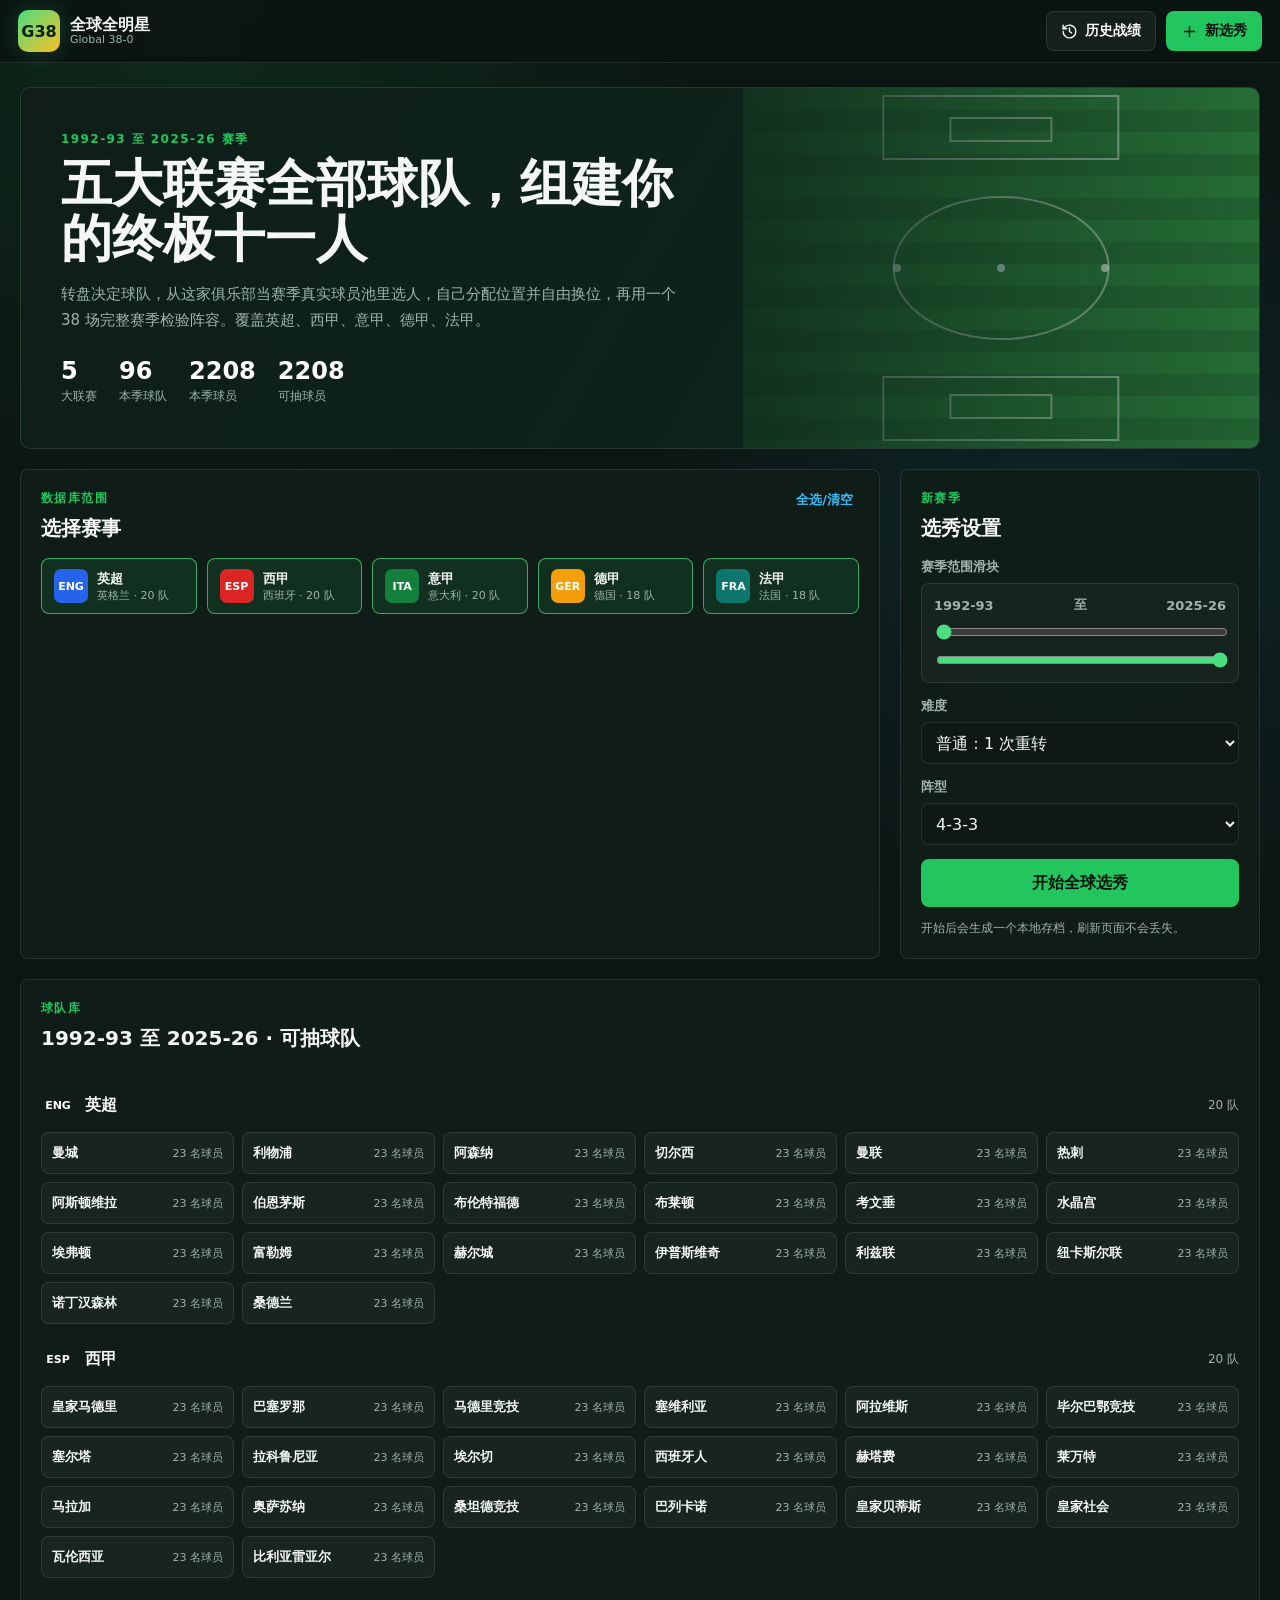
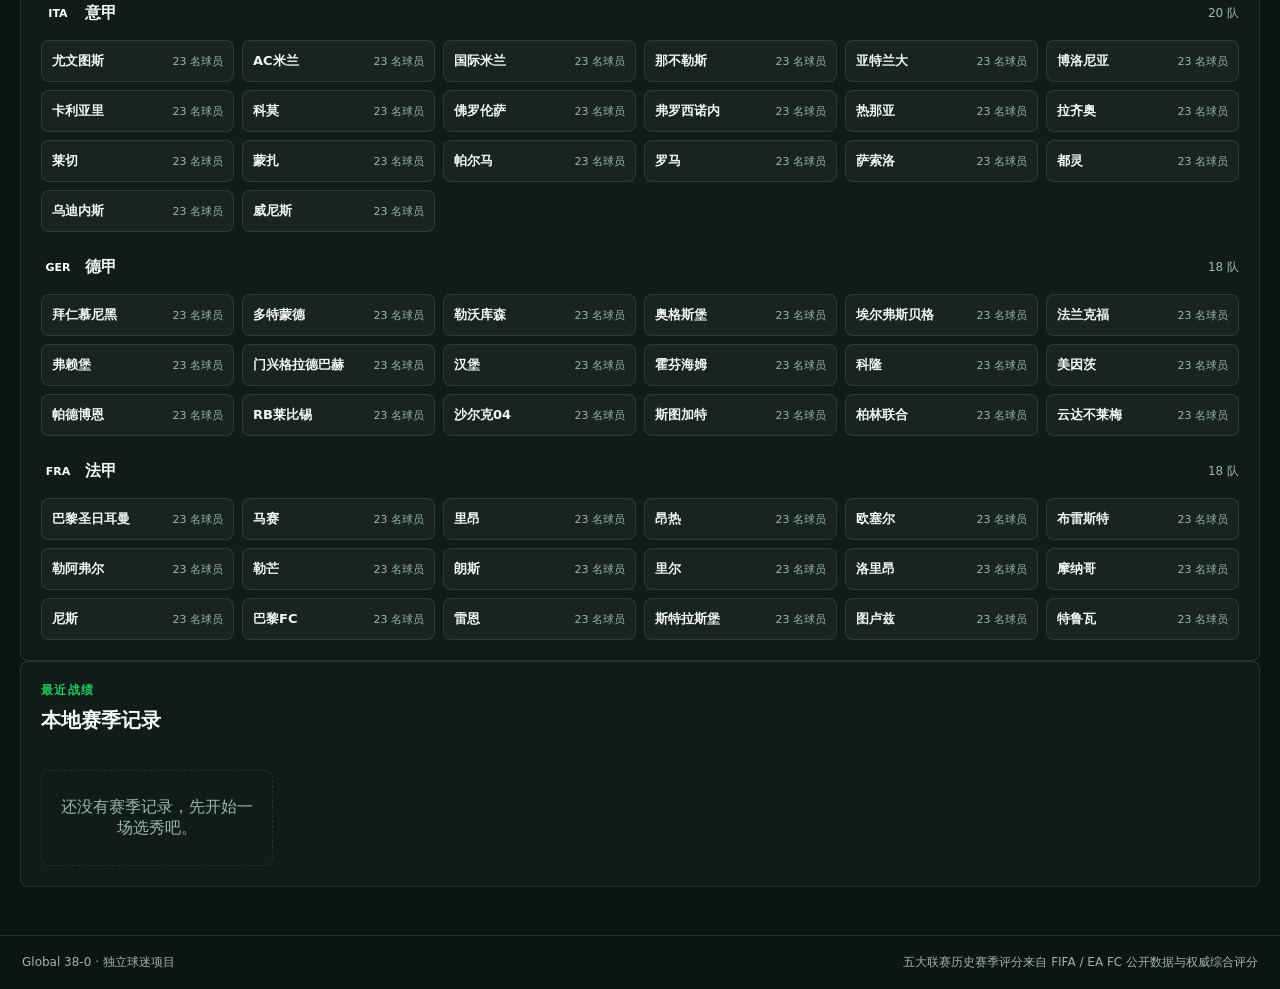
==== index.html @ 60c06ed5 "Add files via upload" ====
<!doctype html>
<html lang="zh-CN">
<head>
  <meta charset="utf-8" />
  <meta name="viewport" content="width=device-width, initial-scale=1" />
  <meta name="theme-color" content="#0b1512" />
  <meta name="description" content="Global 38-0：覆盖 2025-26 赛季五大联赛全部俱乐部和每队 23 人名单，选人组队并模拟完整赛季的足球选秀游戏。" />
  <title>Global 38-0 | 全球全明星赛季</title>
  <link rel="stylesheet" href="styles.css" />
</head>
<body>
  <header class="topbar">
    <a class="brand" href="#" data-view="setup">
      <span class="brand-mark">G38</span>
      <span class="brand-text">
        <strong>全球全明星</strong>
        <small>Global 38-0</small>
      </span>
    </a>
    <div class="topbar-actions">
      <button class="btn btn-ghost" id="historyBtn" type="button">
        <svg viewBox="0 0 24 24" aria-hidden="true"><path d="M3 12a9 9 0 1 0 3-6.7L3 8"/><path d="M3 3v5h5"/><path d="M12 7v5l3 2"/></svg>
        历史战绩
      </button>
      <button class="btn btn-primary" id="newGameBtn" type="button">
        <svg viewBox="0 0 24 24" aria-hidden="true"><path d="M12 5v14M5 12h14"/></svg>
        新选秀
      </button>
    </div>
  </header>

  <main>
    <section class="view" id="setupView">
      <div class="setup-hero">
        <div class="hero-copy">
          <p class="eyebrow">1992-93 至 2025-26 赛季</p>
          <h1>五大联赛全部球队，组建你的终极十一人</h1>
          <p class="hero-sub">转盘决定球队，从这家俱乐部当赛季真实球员池里选人，自己分配位置并自由换位，再用一个 38 场完整赛季检验阵容。覆盖英超、西甲、意甲、德甲、法甲。</p>
          <div class="hero-stats" id="heroStats"></div>
        </div>
        <div class="hero-pitch" aria-hidden="true">
          <div class="pitch-line pitch-center"></div>
          <div class="pitch-line pitch-box box-top"></div>
          <div class="pitch-line pitch-box box-bottom"></div>
          <div class="pitch-line pitch-six six-top"></div>
          <div class="pitch-line pitch-six six-bottom"></div>
          <div class="pitch-spot spot-center"></div>
          <div class="pitch-spot spot-left"></div>
          <div class="pitch-spot spot-right"></div>
        </div>
      </div>

      <div class="setup-grid">
        <section class="panel league-panel">
          <div class="panel-head">
            <div>
              <p class="eyebrow">数据库范围</p>
              <h2>选择赛事</h2>
            </div>
            <button class="text-btn" id="toggleAllLeagues" type="button">全选/清空</button>
          </div>
          <div class="league-grid" id="leagueGrid"></div>
        </section>

        <aside class="panel setup-panel">
          <div class="panel-head">
            <div>
              <p class="eyebrow">新赛季</p>
              <h2>选秀设置</h2>
            </div>
          </div>
          <label class="field">
            <span>赛季范围滑块</span>
            <div class="season-range" id="seasonRange">
              <div class="range-labels">
                <span id="seasonRangeStartLabel">1992-93</span>
                <span>至</span>
                <span id="seasonRangeEndLabel">2025-26</span>
              </div>
              <input id="seasonRangeStart" type="range" min="0" max="35" value="0" />
              <input id="seasonRangeEnd" type="range" min="0" max="35" value="35" />
            </div>
          </label>
          <label class="field">
            <span>难度</span>
            <select id="difficultySelect">
              <option value="easy">简单：3 次重转</option>
              <option value="normal" selected>普通：1 次重转</option>
              <option value="hard">困难：0 次重转</option>
            </select>
          </label>
          <label class="field">
            <span>阵型</span>
            <select id="formationSelect">
              <option value="4-3-3" selected>4-3-3</option>
              <option value="4-4-2">4-4-2</option>
              <option value="4-2-3-1">4-2-3-1</option>
              <option value="3-5-2">3-5-2</option>
              <option value="4-5-1">4-5-1</option>
              <option value="3-4-3">3-4-3</option>
              <option value="5-4-1">5-4-1</option>
              <option value="4-1-2-1-2">4-1-2-1-2</option>
              <option value="4-4-1-1">4-4-1-1</option>
              <option value="3-4-1-2">3-4-1-2</option>
              <option value="4-2-2-2">4-2-2-2</option>
              <option value="5-3-2">5-3-2</option>
            </select>
          </label>
          <button class="btn btn-primary btn-lg" id="startBtn" type="button">开始全球选秀</button>
          <p class="hint">开始后会生成一个本地存档，刷新页面不会丢失。</p>
        </aside>
      </div>

            <section class="panel team-library-panel collapsible-panel">
        <details open>
          <summary class="panel-head">
            <div>
              <p class="eyebrow">球队库</p>
              <h2 id="teamLibraryTitle">当前赛季可抽球队</h2>
            </div>
          </summary>
          <div class="collapsible-body">
            <div class="team-library" id="teamLibrary"></div>
          </div>
        </details>
      </section>

            <section class="panel history-home collapsible-panel" id="homeHistory">
        <details open>
          <summary class="panel-head">
            <div>
              <p class="eyebrow">最近战绩</p>
              <h2>本地赛季记录</h2>
            </div>
          </summary>
          <div class="collapsible-body">
            <div class="history-list" id="homeHistoryList"></div>
          </div>
        </details>
      </section>
    </section>

    <section class="view hidden" id="gameView">
      <div class="game-toolbar">
        <div class="game-meta">
          <span class="chip chip-green" id="gameProgress">0/11</span>
          <span class="chip" id="gameLeagueLabel">全球</span>
          <span class="chip" id="rerollChip">重转 1 次</span>
        </div>
        <div class="game-actions">
          <button class="btn btn-ghost" id="backSetupBtn" type="button">返回设置</button>
          <button class="btn btn-primary" id="simulateBtn" type="button" disabled>模拟 38 场赛季</button>
        </div>
      </div>

      <section class="panel league-choice hidden" id="leagueChoice">
        <div class="panel-head">
          <div>
            <p class="eyebrow">赛季模拟</p>
            <h2>选择参赛联赛</h2>
          </div>
        </div>
        <div class="league-choice-options" id="leagueChoiceOptions"></div>
        <div class="season-prediction" id="seasonPrediction"></div>
      </section>

      <section class="panel simulation-panel hidden" id="simulationPanel">
        <div class="panel-head">
          <div>
            <p class="eyebrow">逐场模拟</p>
            <h2>赛季进行中</h2>
          </div>
          <span class="chip chip-gold" id="simulationProgress">0/38</span>
        </div>
        <div class="simulation-current" id="simulationCurrent"></div>
        <div class="simulation-latest" id="simulationLatest"></div>
      </section>

      <div class="game-layout">
        <section class="panel pitch-panel">
          <div class="panel-head">
            <div>
              <p class="eyebrow">阵容</p>
              <h2 id="formationTitle">4-3-3</h2>
            </div>
            <span class="rating-badge" id="teamRating">--</span>
          </div>
          <div class="pitch-stage">
            <div class="pitch-field" id="pitchField"></div>
          </div>
          <div class="unit-ratings" id="unitRatings"></div>
        </section>

        <section class="panel draft-panel">
          <div class="wheel-card">
            <div class="wheel-wrap">
              <canvas id="wheelCanvas" width="520" height="520" aria-label="赛事转盘"></canvas>
              <div class="wheel-pointer"></div>
              <div class="wheel-hub">SPIN</div>
            </div>
            <button class="btn btn-accent btn-lg" id="spinBtn" type="button">转动转盘</button>
            <button class="btn btn-ghost" id="rerollBtn" type="button" disabled>使用 1 次重转</button>
          </div>

          <div id="spinResult" class="spin-result"></div>
          <div id="candidates" class="candidates"></div>
        </section>
      </div>
    </section>

    <section class="view hidden" id="resultView">
      <div class="result-toolbar">
        <div class="game-meta">
          <span class="chip chip-gold" id="resultBadge">赛季结果</span>
          <span class="chip" id="resultRecord">0-0-0</span>
          <span class="chip" id="resultPoints">0 分</span>
        </div>
        <div class="game-actions">
          <button class="btn btn-ghost" id="backGameBtn" type="button">返回阵容</button>
          <button class="btn btn-primary" id="shareBtn" type="button">复制战报</button>
        </div>
      </div>

      <div class="result-layout">
        <section class="panel result-summary">
          <div class="summary-score" id="resultScore">--</div>
          <div class="summary-grid" id="resultStats"></div>
          <div class="achievements" id="achievements"></div>
        </section>
        <section class="panel matches-panel">
          <div class="panel-head">
            <div>
              <p class="eyebrow" id="resultMatchEyebrow">38 场比赛</p>
              <h2>赛程明细</h2>
            </div>
          </div>
          <div class="matches-list" id="matchList"></div>
        </section>
      </div>

            <section class="panel result-lineup-panel hidden" id="resultLineupPanel">
        <div class="panel-head">
          <div>
            <p class="eyebrow">阵容复盘</p>
            <h2 id="resultLineupTitle">赛季阵容</h2>
          </div>
          <span class="rating-badge" id="resultLineupRating">--</span>
        </div>
        <div class="result-lineup-layout">
          <div class="pitch-stage result-pitch-stage">
            <div class="pitch-field result-pitch-field" id="resultLineupField"></div>
          </div>
          <div class="result-lineup-info" id="resultLineupInfo"></div>
        </div>
      </section>

            <section class="panel result-table-panel hidden collapsible-panel" id="resultTablePanel">
        <details open>
          <summary class="panel-head">
            <div>
              <p class="eyebrow">最终排名</p>
              <h2>当赛季积分表</h2>
            </div>
            <span class="chip chip-gold" id="resultTableLeague">--</span>
          </summary>
          <div class="collapsible-body">
            <div class="league-table" id="leagueTable"></div>
          </div>
        </details>
      </section>


            <section class="panel europe-panel hidden collapsible-panel" id="europePanel">
        <details open>
          <summary class="panel-head">
            <div>
              <p class="eyebrow">欧洲赛场</p>
              <h2 id="europeTitle">欧洲比赛资格</h2>
            </div>
          </summary>
          <div class="collapsible-body">
            <div id="europeStatus" class="europe-status"></div>
            <button class="btn btn-accent btn-lg hidden" id="europeStartBtn" type="button">开始欧洲比赛</button>
            <div id="europeResults" class="europe-results"></div>
          </div>
        </details>
      </section>
    </section>
  </main>

  <footer class="footer">
    <span>Global 38-0 · 独立球迷项目</span>
    <span>五大联赛历史赛季评分来自 FIFA / EA FC 公开数据与权威综合评分</span>
  </footer>

  <div class="toast" id="toast" role="status"></div>
  <script src="data.js"></script>
  <script src="big-five.js"></script>
  <script src="big-five-italy.js"></script>
  <script src="big-five-germany.js"></script>
  <script src="big-five-france.js"></script>
  <script src="big-five-squads.js"></script>
  <script src="legacy-seasons.js"></script>
  <script src="season-players.js"></script>
  <script src="european-clubs.js"></script>
  <script src="app.js"></script>
</body>
</html>
---- styles.css ----
:root {
  --bg: #0b1512;
  --panel: #101d19;
  --panel-2: #162620;
  --line: rgba(255, 255, 255, 0.1);
  --text: #f4f7f5;
  --muted: #9fb4aa;
  --green: #22c55e;
  --green-2: #16a34a;
  --blue: #38bdf8;
  --amber: #f59e0b;
  --red: #ef4444;
  --radius: 8px;
  font-family: "Segoe UI", "Microsoft YaHei", system-ui, -apple-system, sans-serif;
}

* {
  box-sizing: border-box;
}

body {
  margin: 0;
  min-height: 100vh;
  color: var(--text);
  background:
    radial-gradient(circle at 15% 0%, rgba(34, 197, 94, 0.12), transparent 34rem),
    radial-gradient(circle at 85% 20%, rgba(56, 189, 248, 0.09), transparent 30rem),
    var(--bg);
}

button,
select {
  font: inherit;
}

button {
  cursor: pointer;
}

.hidden {
  display: none !important;
}

.topbar {
  position: sticky;
  top: 0;
  z-index: 40;
  display: flex;
  align-items: center;
  justify-content: space-between;
  gap: 12px;
  padding: 10px 18px;
  border-bottom: 1px solid var(--line);
  background: rgba(11, 21, 18, 0.9);
  backdrop-filter: blur(14px);
}

.brand {
  display: inline-flex;
  align-items: center;
  gap: 10px;
  color: var(--text);
  text-decoration: none;
}

.brand-mark {
  display: grid;
  place-items: center;
  width: 42px;
  height: 42px;
  border-radius: 10px;
  color: #06231a;
  font-weight: 900;
  background: linear-gradient(135deg, #4ade80, #fbbf24);
  box-shadow: 0 0 24px rgba(74, 222, 128, 0.2);
}

.brand-text {
  display: grid;
  line-height: 1.1;
}

.brand-text strong {
  font-size: 16px;
}

.brand-text small {
  color: var(--muted);
  font-size: 11px;
}

.topbar-actions,
.game-actions,
.game-meta,
.result-toolbar,
.game-toolbar {
  display: flex;
  align-items: center;
  gap: 10px;
}

.btn {
  display: inline-flex;
  align-items: center;
  justify-content: center;
  gap: 7px;
  min-height: 40px;
  padding: 8px 14px;
  border: 1px solid transparent;
  border-radius: var(--radius);
  font-size: 14px;
  font-weight: 700;
  transition: transform 0.15s ease, border-color 0.15s ease, background 0.15s ease;
}

.btn:hover:not(:disabled) {
  transform: translateY(-1px);
}

.btn:disabled {
  cursor: not-allowed;
  opacity: 0.45;
}

.btn svg {
  width: 17px;
  height: 17px;
  fill: none;
  stroke: currentColor;
  stroke-width: 2;
  stroke-linecap: round;
  stroke-linejoin: round;
}

.btn-primary {
  background: var(--green);
  color: #06130e;
}

.btn-primary:hover:not(:disabled) {
  background: #4ade80;
}

.btn-accent {
  background: linear-gradient(135deg, #fbbf24, #f97316);
  color: #201203;
}

.btn-ghost {
  border-color: var(--line);
  background: rgba(255, 255, 255, 0.05);
  color: var(--text);
}

.btn-ghost:hover:not(:disabled) {
  background: rgba(255, 255, 255, 0.1);
}

.btn-lg {
  width: 100%;
  min-height: 48px;
  font-size: 16px;
}

.text-btn {
  border: 0;
  background: transparent;
  color: var(--blue);
  font-size: 13px;
  font-weight: 700;
}

.view {
  width: min(1440px, 100%);
  margin: 0 auto;
  padding: 24px 20px 48px;
}

.setup-hero {
  position: relative;
  display: grid;
  grid-template-columns: minmax(0, 1.15fr) minmax(320px, 0.85fr);
  gap: 24px;
  min-height: 360px;
  overflow: hidden;
  margin-bottom: 20px;
  border: 1px solid var(--line);
  border-radius: 10px;
  background: linear-gradient(120deg, rgba(16, 29, 25, 0.96), rgba(12, 42, 28, 0.92));
}

.hero-copy {
  position: relative;
  z-index: 1;
  display: flex;
  flex-direction: column;
  justify-content: center;
  padding: 40px;
}

.eyebrow {
  margin: 0 0 8px;
  color: var(--green);
  font-size: 12px;
  font-weight: 800;
  letter-spacing: 0.12em;
  text-transform: uppercase;
}

.hero-copy h1 {
  max-width: 640px;
  margin: 0;
  font-size: clamp(30px, 4vw, 52px);
  line-height: 1.08;
}

.hero-sub {
  max-width: 620px;
  margin: 16px 0 0;
  color: var(--muted);
  font-size: 15px;
  line-height: 1.7;
}

.hero-stats {
  display: flex;
  flex-wrap: wrap;
  gap: 22px;
  margin-top: 24px;
}

.hero-stats strong {
  display: block;
  color: #fff;
  font-size: 24px;
}

.hero-stats span {
  color: var(--muted);
  font-size: 12px;
}

.hero-pitch {
  position: relative;
  min-height: 360px;
  overflow: hidden;
  background:
    repeating-linear-gradient(180deg, rgba(42, 117, 57, 0.95) 0, rgba(42, 117, 57, 0.95) 22px, rgba(36, 103, 50, 0.95) 22px, rgba(36, 103, 50, 0.95) 44px);
  mask-image: linear-gradient(to left, rgba(0, 0, 0, 0.95), rgba(0, 0, 0, 0.2));
}

.pitch-line {
  position: absolute;
  border: 2px solid rgba(255, 255, 255, 0.45);
}

.pitch-center {
  left: 50%;
  top: 50%;
  width: 42%;
  height: 40%;
  border-radius: 50%;
  transform: translate(-50%, -50%);
}

.pitch-box {
  left: 50%;
  width: 46%;
  height: 18%;
  transform: translateX(-50%);
}

.box-top {
  top: 2%;
}

.box-bottom {
  bottom: 2%;
}

.pitch-six {
  left: 50%;
  width: 20%;
  height: 7%;
  transform: translateX(-50%);
}

.six-top {
  top: 8%;
}

.six-bottom {
  bottom: 8%;
}

.pitch-spot {
  position: absolute;
  width: 8px;
  height: 8px;
  border-radius: 50%;
  background: rgba(255, 255, 255, 0.6);
}

.spot-center {
  left: 50%;
  top: 50%;
  transform: translate(-50%, -50%);
}

.spot-left {
  left: 29%;
  top: 50%;
  transform: translateY(-50%);
}

.spot-right {
  right: 29%;
  top: 50%;
  transform: translateY(-50%);
}

.setup-grid {
  display: grid;
  grid-template-columns: minmax(0, 1fr) 360px;
  gap: 20px;
  margin-bottom: 20px;
}

.panel {
  border: 1px solid var(--line);
  border-radius: var(--radius);
  background: rgba(16, 29, 25, 0.9);
}

.league-panel,
.setup-panel,
.team-library-panel,
.history-home,
.pitch-panel,
.draft-panel,
.result-summary,
.matches-panel {
  padding: 20px;
}

.panel-head {
  display: flex;
  align-items: flex-start;
  justify-content: space-between;
  gap: 12px;
  margin-bottom: 16px;
}

.panel-head h2 {
  margin: 0;
  font-size: 20px;
}

.league-grid {
  display: grid;
  grid-template-columns: repeat(auto-fill, minmax(150px, 1fr));
  gap: 10px;
}

.team-library {
  display: grid;
  gap: 18px;
}

.league-block {
  display: grid;
  gap: 10px;
}

.league-block-head {
  display: flex;
  align-items: center;
  gap: 10px;
}

.league-block-head strong {
  font-size: 16px;
}

.league-block-head span:last-child {
  margin-left: auto;
  color: var(--muted);
  font-size: 12px;
}

.team-grid {
  display: grid;
  grid-template-columns: repeat(auto-fill, minmax(170px, 1fr));
  gap: 8px;
}

.team-chip {
  display: flex;
  align-items: center;
  justify-content: space-between;
  gap: 8px;
  min-height: 42px;
  padding: 8px 10px;
  border: 1px solid var(--line);
  border-radius: 8px;
  background: rgba(255, 255, 255, 0.035);
}

.team-chip strong {
  overflow: hidden;
  font-size: 13px;
  text-overflow: ellipsis;
  white-space: nowrap;
}

.team-chip span {
  flex: 0 0 auto;
  color: var(--muted);
  font-size: 11px;
}

.league-option {
  position: relative;
  display: flex;
  align-items: center;
  gap: 9px;
  min-height: 54px;
  padding: 10px 12px;
  border: 1px solid var(--line);
  border-radius: var(--radius);
  background: rgba(255, 255, 255, 0.04);
  color: var(--text);
  text-align: left;
  transition: border-color 0.15s ease, background 0.15s ease;
}

.league-option:hover {
  border-color: rgba(74, 222, 128, 0.45);
}

.league-option.active {
  border-color: rgba(74, 222, 128, 0.7);
  background: rgba(34, 197, 94, 0.12);
}

.league-option input {
  position: absolute;
  opacity: 0;
  pointer-events: none;
}

.league-code {
  display: grid;
  place-items: center;
  width: 34px;
  height: 34px;
  flex: 0 0 34px;
  border-radius: 7px;
  color: #fff;
  font-size: 11px;
  font-weight: 900;
}

.league-option strong {
  display: block;
  font-size: 13px;
}

.league-option small {
  display: block;
  color: var(--muted);
  font-size: 11px;
}

.field {
  display: grid;
  gap: 7px;
  margin-bottom: 14px;
}

.field span {
  color: var(--muted);
  font-size: 13px;
  font-weight: 700;
}

.field select {
  width: 100%;
  min-height: 42px;
  padding: 8px 10px;
  border: 1px solid var(--line);
  border-radius: var(--radius);
  background: #0d1915;
  color: var(--text);
}

.season-range {
  display: grid;
  gap: 8px;
  padding: 12px;
  border: 1px solid var(--line);
  border-radius: 8px;
  background: rgba(255, 255, 255, 0.03);
}

.range-labels {
  display: flex;
  align-items: center;
  justify-content: space-between;
  gap: 8px;
  color: #d7f7e7;
  font-size: 13px;
  font-weight: 800;
}

.season-range input[type="range"] {
  width: 100%;
  accent-color: #4ade80;
}

.hint {
  margin: 12px 0 0;
  color: var(--muted);
  font-size: 12px;
  line-height: 1.6;
}

.history-list {
  display: grid;
  grid-template-columns: repeat(auto-fill, minmax(220px, 1fr));
  gap: 10px;
}

.history-empty {
  padding: 26px 12px;
  color: var(--muted);
  text-align: center;
  border: 1px dashed var(--line);
  border-radius: var(--radius);
}

.history-card {
  display: grid;
  gap: 8px;
  padding: 12px;
  border: 1px solid var(--line);
  border-radius: var(--radius);
  background: rgba(255, 255, 255, 0.04);
}

.history-card strong {
  font-size: 14px;
}

.history-card span {
  color: var(--muted);
  font-size: 12px;
}

.history-card .record-line {
  color: var(--text);
  font-weight: 800;
}

.game-toolbar,
.result-toolbar {
  justify-content: space-between;
  margin-bottom: 18px;
}

.league-choice {
  margin-bottom: 20px;
}

.league-choice-options {
  display: grid;
  grid-template-columns: repeat(5, 1fr);
  gap: 10px;
}

.league-choice-option {
  display: grid;
  gap: 6px;
  justify-items: start;
  min-height: 82px;
  padding: 12px;
  border: 1px solid var(--line);
  border-radius: 8px;
  background: rgba(255, 255, 255, 0.04);
  color: var(--text);
  text-align: left;
}

.league-choice-option:hover,
.league-choice-option.active {
  border-color: #4ade80;
  background: rgba(34, 197, 94, 0.12);
}

.league-choice-option strong {
  font-size: 15px;
}

.league-choice-option small {
  color: var(--muted);
}

.season-prediction {
  margin-top: 12px;
}

.prediction-card {
  display: flex;
  flex-wrap: wrap;
  gap: 8px 16px;
  align-items: center;
  padding: 12px;
  border: 1px solid rgba(74, 222, 128, 0.35);
  border-radius: 8px;
  background: rgba(34, 197, 94, 0.08);
}

.prediction-card strong {
  font-size: 16px;
}

.prediction-card span {
  color: var(--muted);
  font-size: 13px;
}

.chip {
  display: inline-flex;
  align-items: center;
  min-height: 30px;
  padding: 5px 10px;
  border: 1px solid var(--line);
  border-radius: 999px;
  color: var(--muted);
  background: rgba(255, 255, 255, 0.04);
  font-size: 12px;
  font-weight: 800;
}

.chip-green {
  border-color: rgba(74, 222, 128, 0.3);
  color: #4ade80;
}

.chip-gold {
  border-color: rgba(251, 191, 36, 0.35);
  color: #fbbf24;
}

.game-layout {
  display: grid;
  grid-template-columns: minmax(0, 1fr) minmax(380px, 0.9fr);
  gap: 20px;
  align-items: start;
}

.pitch-stage {
  position: relative;
  width: min(560px, 100%);
  margin: 0 auto;
  border-radius: 8px;
  overflow: hidden;
  background:
    repeating-linear-gradient(90deg, rgba(48, 132, 62, 0.96) 0, rgba(48, 132, 62, 0.96) 44px, rgba(44, 122, 57, 0.96) 44px, rgba(44, 122, 57, 0.96) 88px);
  box-shadow: inset 0 0 0 2px rgba(255, 255, 255, 0.2);
}

.pitch-stage::before {
  content: "";
  display: block;
  aspect-ratio: 2 / 3;
}

.pitch-field {
  position: absolute;
  inset: 0;
}

.pitch-field::before {
  content: "";
  position: absolute;
  left: 50%;
  top: 50%;
  width: 62%;
  height: 42%;
  border: 2px solid rgba(255, 255, 255, 0.4);
  border-radius: 50%;
  transform: translate(-50%, -50%);
}

.pitch-field::after {
  content: "";
  position: absolute;
  left: 50%;
  top: 50%;
  width: 10px;
  height: 10px;
  border-radius: 50%;
  background: rgba(255, 255, 255, 0.55);
  transform: translate(-50%, -50%);
}

.slot {
  position: absolute;
  display: grid;
  place-items: center;
  width: clamp(58px, 12vw, 84px);
  aspect-ratio: 1;
  border: 2px solid rgba(255, 255, 255, 0.45);
  border-radius: 50%;
  background: rgba(7, 20, 13, 0.72);
  color: rgba(255, 255, 255, 0.85);
  transform: translate(-50%, -50%);
  cursor: pointer;
  transition: border-color 0.15s ease, transform 0.15s ease, box-shadow 0.15s ease;
}

.slot:hover,
.slot.selected {
  border-color: #fbbf24;
  box-shadow: 0 0 0 3px rgba(251, 191, 36, 0.25);
  transform: translate(-50%, -50%) scale(1.04);
}

.slot.empty {
  border-style: dashed;
  background: rgba(7, 20, 13, 0.5);
}

.slot.compatible {
  border-color: #4ade80;
  background: rgba(34, 197, 94, 0.2);
  box-shadow: 0 0 0 3px rgba(74, 222, 128, 0.24);
}

.slot.swap-compatible {
  border-color: #4ade80;
  background: rgba(34, 197, 94, 0.16);
  box-shadow: 0 0 0 3px rgba(74, 222, 128, 0.2);
}

.slot.incompatible {
  opacity: 0.38;
  border-color: rgba(148, 163, 184, 0.45);
}

.slot .slot-hint {
  max-width: 100%;
  overflow: hidden;
  font-size: 9px;
  font-weight: 800;
  color: #86efac;
  text-overflow: ellipsis;
  white-space: nowrap;
}

.slot .slot-pos {
  font-size: 10px;
  font-weight: 900;
  letter-spacing: 0.08em;
  color: rgba(255, 255, 255, 0.65);
}

.slot .slot-name {
  max-width: 100%;
  overflow: hidden;
  font-size: 10px;
  font-weight: 800;
  text-align: center;
  text-overflow: ellipsis;
  white-space: nowrap;
}

.slot .slot-rate {
  font-size: 12px;
  font-weight: 900;
  color: #fbbf24;
}

.unit-ratings {
  display: grid;
  grid-template-columns: repeat(3, 1fr);
  gap: 8px;
  margin-top: 12px;
}

.unit-rating {
  display: flex;
  align-items: center;
  justify-content: space-between;
  gap: 8px;
  padding: 8px 10px;
  border: 1px solid var(--line);
  border-radius: 8px;
  background: rgba(255, 255, 255, 0.04);
}

.unit-rating span {
  color: var(--muted);
  font-size: 12px;
}

.unit-rating strong {
  font-size: 16px;
}

.rating-badge {
  display: inline-grid;
  place-items: center;
  min-width: 54px;
  height: 36px;
  border: 1px solid rgba(251, 191, 36, 0.35);
  border-radius: 8px;
  color: #fbbf24;
  background: rgba(251, 191, 36, 0.1);
  font-size: 16px;
  font-weight: 900;
}

.wheel-card {
  display: grid;
  justify-items: center;
  gap: 12px;
  margin-bottom: 18px;
}

.wheel-wrap {
  position: relative;
  width: min(100%, 380px);
}

#wheelCanvas {
  display: block;
  width: 100%;
  height: auto;
  border-radius: 50%;
  box-shadow: 0 0 44px rgba(74, 222, 128, 0.12), 0 10px 30px rgba(0, 0, 0, 0.3);
}

.wheel-pointer {
  position: absolute;
  left: 50%;
  top: -4px;
  width: 0;
  height: 0;
  border-right: 14px solid transparent;
  border-left: 14px solid transparent;
  border-top: 22px solid #fbbf24;
  transform: translateX(-50%);
  z-index: 2;
  filter: drop-shadow(0 2px 6px rgba(0, 0, 0, 0.4));
}

.wheel-hub {
  position: absolute;
  left: 50%;
  top: 50%;
  display: grid;
  place-items: center;
  width: 64px;
  height: 64px;
  border: 4px solid #0b1512;
  border-radius: 50%;
  color: #0b1512;
  background: #4ade80;
  font-size: 12px;
  font-weight: 900;
  transform: translate(-50%, -50%);
  z-index: 2;
}

.spin-result {
  display: grid;
  gap: 10px;
  margin-bottom: 14px;
  padding: 14px;
  border: 1px solid rgba(56, 189, 248, 0.25);
  border-radius: var(--radius);
  background: rgba(56, 189, 248, 0.06);
}

.result-club {
  display: flex;
  align-items: center;
  justify-content: space-between;
  gap: 12px;
}

.result-club strong {
  font-size: 18px;
}

.result-club span {
  color: var(--muted);
  font-size: 13px;
}

.result-league {
  display: inline-flex;
  gap: 6px;
  align-items: center;
  color: var(--blue);
  font-size: 12px;
  font-weight: 800;
}

.candidates {
  display: grid;
  grid-template-columns: repeat(auto-fill, minmax(150px, 1fr));
  gap: 10px;
}

.candidate {
  display: grid;
  gap: 6px;
  min-height: 112px;
  padding: 12px;
  border: 1px solid var(--line);
  border-radius: var(--radius);
  background: rgba(255, 255, 255, 0.04);
  color: var(--text);
  text-align: left;
  transition: border-color 0.15s ease, transform 0.15s ease, background 0.15s ease;
}

.candidate:hover {
  border-color: rgba(74, 222, 128, 0.6);
  background: rgba(34, 197, 94, 0.1);
  transform: translateY(-1px);
}

.candidate strong {
  font-size: 14px;
}

.candidate small {
  color: var(--muted);
  font-size: 12px;
}

.candidate .rate {
  justify-self: start;
  padding: 3px 8px;
  border-radius: 999px;
  color: #06231a;
  background: #fbbf24;
  font-size: 13px;
  font-weight: 900;
}

.candidate.used {
  opacity: 0.45;
  cursor: not-allowed;
}

.candidate.unavailable {
  opacity: 0.42;
  cursor: not-allowed;
  border-style: dashed;
  border-color: rgba(148, 163, 184, 0.35);
}

.candidate.pending {
  border-color: #4ade80;
  background: rgba(34, 197, 94, 0.14);
  box-shadow: 0 0 0 3px rgba(74, 222, 128, 0.18);
}

.result-layout {
  display: grid;
  grid-template-columns: minmax(300px, 0.8fr) minmax(0, 1.2fr);
  gap: 20px;
  align-items: start;
}

.summary-score {
  padding: 14px 0 18px;
  font-size: 34px;
  font-weight: 900;
  text-align: center;
}

.summary-grid {
  display: grid;
  grid-template-columns: repeat(3, 1fr);
  gap: 10px;
}

.summary-stat {
  padding: 12px;
  border: 1px solid var(--line);
  border-radius: var(--radius);
  background: rgba(255, 255, 255, 0.04);
  text-align: center;
}

.summary-stat strong {
  display: block;
  font-size: 20px;
}

.summary-stat span {
  color: var(--muted);
  font-size: 11px;
}

.achievements {
  display: flex;
  flex-wrap: wrap;
  gap: 8px;
  margin-top: 14px;
}

.achievement {
  padding: 6px 10px;
  border: 1px solid rgba(251, 191, 36, 0.3);
  border-radius: 999px;
  color: #fbbf24;
  background: rgba(251, 191, 36, 0.08);
  font-size: 12px;
  font-weight: 800;
}

.matches-list {
  display: grid;
  gap: 8px;
  max-height: 760px;
  overflow: auto;
  padding-right: 4px;
}

.match-row {
  display: grid;
  grid-template-columns: 74px minmax(0, 1fr) 70px;
  gap: 8px;
  align-items: center;
  padding: 10px;
  border: 1px solid var(--line);
  border-radius: var(--radius);
  background: rgba(255, 255, 255, 0.03);
}

.match-round {
  color: var(--muted);
  font-size: 11px;
  font-weight: 800;
}

.match-teams {
  display: grid;
  gap: 4px;
  overflow: hidden;
}

.match-teams span {
  overflow: hidden;
  font-size: 13px;
  text-overflow: ellipsis;
  white-space: nowrap;
}

.match-score {
  font-size: 15px;
  font-weight: 900;
  text-align: right;
}

.result-win {
  border-left: 4px solid #4ade80;
}

.result-draw {
  border-left: 4px solid #e5e7eb;
}

.result-loss {
  border-left: 4px solid #ef4444;
}

.simulation-panel {
  margin-bottom: 20px;
}

.simulation-current {
  display: grid;
  gap: 10px;
  margin-bottom: 14px;
  padding: 16px;
  border: 1px solid rgba(74, 222, 128, 0.35);
  border-radius: 8px;
  background: rgba(34, 197, 94, 0.08);
}

.sim-match-current {
  display: grid;
  gap: 6px;
  align-items: center;
  grid-template-columns: auto 1fr auto;
}

.sim-match-current strong {
  font-size: 17px;
}

.sim-match-current small {
  grid-column: 1 / -1;
  color: var(--muted);
}

.simulation-latest {
  display: grid;
  gap: 6px;
}

.sim-match-row {
  display: grid;
  grid-template-columns: auto 1fr;
  gap: 10px;
  padding: 8px 10px;
  border-bottom: 1px solid var(--line);
  color: var(--muted);
  font-size: 13px;
}

.match-score small {
  display: block;
  color: var(--muted);
  font-size: 10px;
  font-weight: 700;
}

.result-table-panel,
.result-stars-panel,
.europe-panel {
  margin-top: 20px;
}

.league-table {
  display: grid;
  gap: 4px;
}

.table-row {
  display: grid;
  grid-template-columns: 48px minmax(0, 1fr) repeat(8, 48px);
  gap: 6px;
  align-items: center;
  padding: 8px 10px;
  border-bottom: 1px solid var(--line);
  font-size: 13px;
}

.table-head {
  color: var(--muted);
  font-weight: 800;
}

.user-row {
  background: rgba(74, 222, 128, 0.12);
  border-color: rgba(74, 222, 128, 0.45);
}

.award-grid {
  display: grid;
  grid-template-columns: repeat(3, 1fr);
  gap: 10px;
  margin-bottom: 14px;
}

.award-card {
  display: grid;
  gap: 6px;
  padding: 12px;
  border: 1px solid var(--line);
  border-radius: 8px;
  background: rgba(255, 255, 255, 0.04);
}

.award-card span {
  color: var(--muted);
  font-size: 12px;
}

.award-card strong {
  font-size: 15px;
}

.player-stats-list {
  display: grid;
  gap: 4px;
}

.player-stat-row {
  display: grid;
  grid-template-columns: 32px minmax(0, 1fr) repeat(3, 64px);
  gap: 8px;
  padding: 8px 10px;
  border-bottom: 1px solid var(--line);
  font-size: 13px;
}

.player-stat-row .player-rank {
  color: var(--muted);
  font-weight: 800;
}

.europe-status {
  margin-bottom: 12px;
}

.europe-status-text {
  display: grid;
  gap: 6px;
  padding: 12px;
  border: 1px solid rgba(74, 222, 128, 0.35);
  border-radius: 8px;
  background: rgba(34, 197, 94, 0.08);
}

.europe-status-text strong {
  font-size: 18px;
}

.europe-status-text small {
  color: var(--muted);
}

.europe-results {
  display: grid;
  gap: 14px;
  margin-top: 14px;
}

.europe-summary,
.europe-block,
.europe-round {
  display: grid;
  gap: 8px;
}

.europe-summary {
  padding: 12px;
  border: 1px solid var(--line);
  border-radius: 8px;
}

.europe-block h3,
.europe-round h3 {
  margin: 8px 0 0;
  font-size: 16px;
}

.europe-team-row {
  display: flex;
  justify-content: space-between;
  gap: 10px;
  padding: 7px 9px;
  border-bottom: 1px solid var(--line);
  font-size: 13px;
}

.toast {
  position: fixed;
  left: 50%;
  bottom: 24px;
  z-index: 100;
  max-width: min(90vw, 420px);
  padding: 12px 16px;
  border: 1px solid rgba(74, 222, 128, 0.4);
  border-radius: var(--radius);
  background: #10261d;
  color: #d9ffe9;
  box-shadow: 0 10px 34px rgba(0, 0, 0, 0.4);
  opacity: 0;
  pointer-events: none;
  transform: translate(-50%, 12px);
  transition: opacity 0.2s ease, transform 0.2s ease;
}

.toast.show {
  opacity: 1;
  transform: translate(-50%, 0);
}

.footer {
  display: flex;
  flex-wrap: wrap;
  justify-content: space-between;
  gap: 10px;
  padding: 18px 22px;
  border-top: 1px solid var(--line);
  color: var(--muted);
  font-size: 12px;
}

@media (max-width: 1080px) {
  .setup-hero,
  .setup-grid,
  .game-layout,
  .result-layout {
    grid-template-columns: 1fr;
  }

  .hero-pitch {
    min-height: 220px;
  }

  .game-layout {
    align-items: stretch;
  }
}

@media (max-width: 640px) {
  .league-choice-options {
    grid-template-columns: 1fr 1fr;
  }

  .table-row {
    grid-template-columns: 30px minmax(0, 1fr) 30px 28px 28px 28px 30px 30px 34px 34px;
    font-size: 11px;
    gap: 4px;
    padding: 7px 6px;
  }

  .award-grid {
    grid-template-columns: 1fr;
  }

  .player-stat-row {
    grid-template-columns: 26px minmax(0, 1fr) repeat(3, 42px);
    font-size: 12px;
    gap: 5px;
  }

  .topbar {
    padding: 8px 12px;
  }

  .view {
    padding: 16px 12px 36px;
  }

  .hero-copy {
    padding: 26px 20px;
  }

  .hero-stats {
    gap: 14px;
  }

  .hero-stats strong {
    font-size: 20px;
  }

  .setup-grid {
    grid-template-columns: 1fr;
  }

  .game-toolbar,
  .result-toolbar {
    align-items: stretch;
    flex-direction: column;
  }

  .game-actions {
    display: grid;
    grid-template-columns: 1fr 1fr;
  }

  .slot {
    width: 58px;
  }

  .result-layout {
    grid-template-columns: 1fr;
  }

  .summary-grid {
    grid-template-columns: repeat(3, 1fr);
  }
}

.collapsible-panel {
  padding: 0;
}

.collapsible-panel details {
  display: grid;
}

.collapsible-panel summary {
  cursor: pointer;
  list-style: none;
  padding: 20px;
}

.collapsible-panel summary::-webkit-details-marker {
  display: none;
}

.collapsible-panel summary .panel-head {
  margin-bottom: 0;
}

.collapsible-body {
  padding: 0 20px 20px;
}


.result-lineup-panel {
  margin-top: 20px;
}

.result-lineup-layout {
  display: grid;
  grid-template-columns: minmax(0, 1.1fr) minmax(260px, 0.7fr);
  gap: 18px;
  align-items: start;
}

.result-pitch-stage {
  width: min(620px, 100%);
  margin: 0;
}

.slot.result-slot {
  pointer-events: none;
  cursor: default;
}

.slot.result-slot:hover {
  border-color: rgba(255, 255, 255, 0.45);
  box-shadow: none;
  transform: translate(-50%, -50%);
}

.result-lineup-info {
  display: grid;
  gap: 14px;
}

.lineup-info-head {
  display: grid;
  gap: 6px;
}

.lineup-info-head strong {
  font-size: 22px;
}

.lineup-info-head span {
  color: var(--muted);
}

.lineup-info-bars {
  display: grid;
  gap: 10px;
}

.unit-rating {
  display: grid;
  grid-template-columns: auto minmax(0, 1fr) auto;
  align-items: center;
  gap: 10px;
  padding: 9px 10px;
  border: 1px solid var(--line);
  border-radius: 8px;
  background: rgba(255, 255, 255, 0.04);
}

.rating-track {
  position: relative;
  height: 8px;
  overflow: hidden;
  border-radius: 999px;
  background: rgba(255, 255, 255, 0.1);
}

.rating-track span {
  display: block;
  height: 100%;
  border-radius: inherit;
  background: linear-gradient(90deg, #22c55e, #84cc16, #fbbf24);
}

.unit-rating strong {
  min-width: 28px;
  text-align: right;
}

.europe-final {
  padding: 18px;
  border: 1px solid rgba(74, 222, 128, 0.4);
  background: rgba(34, 197, 94, 0.1);
}

.europe-final .europe-final-label {
  color: var(--muted);
  font-size: 13px;
  font-weight: 800;
}

.europe-final strong {
  font-size: 30px;
  line-height: 1.15;
}

.europe-champion {
  color: #fbbf24;
  font-weight: 800;
}

.europe-collapse summary {
  cursor: pointer;
  list-style: none;
}

.europe-collapse summary::-webkit-details-marker {
  display: none;
}

.europe-table-summary h3 {
  margin: 0;
}

.europe-team-row.user-row,
.europe-user-highlight {
  border-color: rgba(74, 222, 128, 0.5);
  background: rgba(74, 222, 128, 0.13);
  font-weight: 800;
}

@media (max-width: 900px) {
  .result-lineup-layout {
    grid-template-columns: 1fr;
  }
}

@media (max-width: 640px) {
  .unit-rating {
    gap: 8px;
  }

  .europe-final strong {
    font-size: 24px;
  }
}


.result-lineup-info .lineup-info-head strong {
  font-size: 18px;
}

.result-lineup-info .unit-rating strong {
  font-size: 15px;
}

.slot.result-slot .slot-name {
  font-size: 9px;
}

.slot.result-slot .slot-rate {
  font-size: 11px;
}

.lineup-stats-head strong {
  font-size: 14px;
}

.lineup-player-stats {
  display: grid;
  gap: 4px;
  max-height: 320px;
  overflow: auto;
}

.lineup-player-stat {
  display: grid;
  grid-template-columns: minmax(0, 1fr) repeat(3, 42px);
  gap: 6px;
  align-items: center;
  padding: 6px 8px;
  border-bottom: 1px solid var(--line);
  font-size: 12px;
}

.lineup-player-stat strong {
  overflow: hidden;
  text-overflow: ellipsis;
  white-space: nowrap;
}

.lineup-player-stat span {
  color: var(--muted);
  text-align: right;
}


.lineup-awards {
  display: grid;
  gap: 6px;
}

.lineup-award {
  display: flex;
  justify-content: space-between;
  gap: 8px;
  padding: 6px 8px;
  border: 1px solid var(--line);
  border-radius: 6px;
  background: rgba(255, 255, 255, 0.04);
  font-size: 12px;
}

.lineup-award span {
  color: var(--muted);
}

.lineup-award strong {
  min-width: 0;
  overflow: hidden;
  text-align: right;
  text-overflow: ellipsis;
  white-space: nowrap;
}
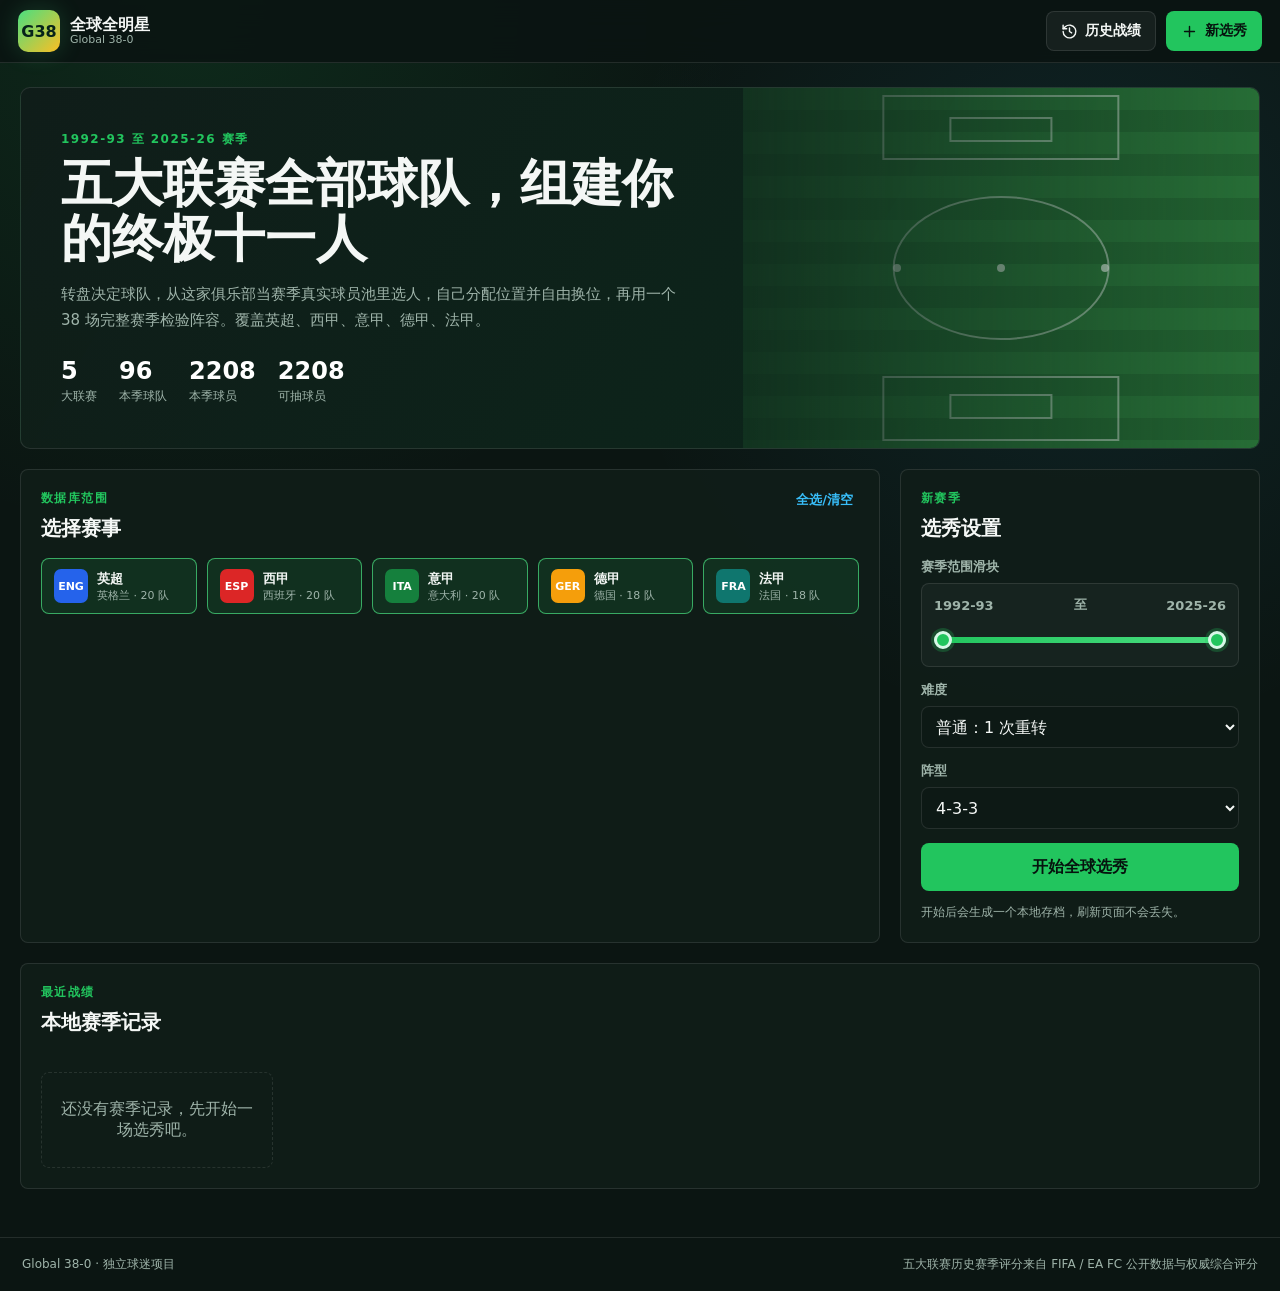
==== commit 08334632: "Update simulation and UI" ====
--- a/index.html
+++ b/index.html
@@ -1,308 +1,299 @@
-<!doctype html>
-<html lang="zh-CN">
-<head>
-  <meta charset="utf-8" />
-  <meta name="viewport" content="width=device-width, initial-scale=1" />
-  <meta name="theme-color" content="#0b1512" />
-  <meta name="description" content="Global 38-0：覆盖 2025-26 赛季五大联赛全部俱乐部和每队 23 人名单，选人组队并模拟完整赛季的足球选秀游戏。" />
-  <title>Global 38-0 | 全球全明星赛季</title>
-  <link rel="stylesheet" href="styles.css" />
-</head>
-<body>
-  <header class="topbar">
-    <a class="brand" href="#" data-view="setup">
-      <span class="brand-mark">G38</span>
-      <span class="brand-text">
-        <strong>全球全明星</strong>
-        <small>Global 38-0</small>
-      </span>
-    </a>
-    <div class="topbar-actions">
-      <button class="btn btn-ghost" id="historyBtn" type="button">
-        <svg viewBox="0 0 24 24" aria-hidden="true"><path d="M3 12a9 9 0 1 0 3-6.7L3 8"/><path d="M3 3v5h5"/><path d="M12 7v5l3 2"/></svg>
-        历史战绩
-      </button>
-      <button class="btn btn-primary" id="newGameBtn" type="button">
-        <svg viewBox="0 0 24 24" aria-hidden="true"><path d="M12 5v14M5 12h14"/></svg>
-        新选秀
-      </button>
-    </div>
-  </header>
-
-  <main>
-    <section class="view" id="setupView">
-      <div class="setup-hero">
-        <div class="hero-copy">
-          <p class="eyebrow">1992-93 至 2025-26 赛季</p>
-          <h1>五大联赛全部球队，组建你的终极十一人</h1>
-          <p class="hero-sub">转盘决定球队，从这家俱乐部当赛季真实球员池里选人，自己分配位置并自由换位，再用一个 38 场完整赛季检验阵容。覆盖英超、西甲、意甲、德甲、法甲。</p>
-          <div class="hero-stats" id="heroStats"></div>
-        </div>
-        <div class="hero-pitch" aria-hidden="true">
-          <div class="pitch-line pitch-center"></div>
-          <div class="pitch-line pitch-box box-top"></div>
-          <div class="pitch-line pitch-box box-bottom"></div>
-          <div class="pitch-line pitch-six six-top"></div>
-          <div class="pitch-line pitch-six six-bottom"></div>
-          <div class="pitch-spot spot-center"></div>
-          <div class="pitch-spot spot-left"></div>
-          <div class="pitch-spot spot-right"></div>
-        </div>
-      </div>
-
-      <div class="setup-grid">
-        <section class="panel league-panel">
-          <div class="panel-head">
-            <div>
-              <p class="eyebrow">数据库范围</p>
-              <h2>选择赛事</h2>
-            </div>
-            <button class="text-btn" id="toggleAllLeagues" type="button">全选/清空</button>
-          </div>
-          <div class="league-grid" id="leagueGrid"></div>
-        </section>
-
-        <aside class="panel setup-panel">
-          <div class="panel-head">
-            <div>
-              <p class="eyebrow">新赛季</p>
-              <h2>选秀设置</h2>
-            </div>
-          </div>
-          <label class="field">
-            <span>赛季范围滑块</span>
-            <div class="season-range" id="seasonRange">
-              <div class="range-labels">
-                <span id="seasonRangeStartLabel">1992-93</span>
-                <span>至</span>
-                <span id="seasonRangeEndLabel">2025-26</span>
-              </div>
-              <input id="seasonRangeStart" type="range" min="0" max="35" value="0" />
-              <input id="seasonRangeEnd" type="range" min="0" max="35" value="35" />
-            </div>
-          </label>
-          <label class="field">
-            <span>难度</span>
-            <select id="difficultySelect">
-              <option value="easy">简单：3 次重转</option>
-              <option value="normal" selected>普通：1 次重转</option>
-              <option value="hard">困难：0 次重转</option>
-            </select>
-          </label>
-          <label class="field">
-            <span>阵型</span>
-            <select id="formationSelect">
-              <option value="4-3-3" selected>4-3-3</option>
-              <option value="4-4-2">4-4-2</option>
-              <option value="4-2-3-1">4-2-3-1</option>
-              <option value="3-5-2">3-5-2</option>
-              <option value="4-5-1">4-5-1</option>
-              <option value="3-4-3">3-4-3</option>
-              <option value="5-4-1">5-4-1</option>
-              <option value="4-1-2-1-2">4-1-2-1-2</option>
-              <option value="4-4-1-1">4-4-1-1</option>
-              <option value="3-4-1-2">3-4-1-2</option>
-              <option value="4-2-2-2">4-2-2-2</option>
-              <option value="5-3-2">5-3-2</option>
-            </select>
-          </label>
-          <button class="btn btn-primary btn-lg" id="startBtn" type="button">开始全球选秀</button>
-          <p class="hint">开始后会生成一个本地存档，刷新页面不会丢失。</p>
-        </aside>
-      </div>
-
-            <section class="panel team-library-panel collapsible-panel">
-        <details open>
-          <summary class="panel-head">
-            <div>
-              <p class="eyebrow">球队库</p>
-              <h2 id="teamLibraryTitle">当前赛季可抽球队</h2>
-            </div>
-          </summary>
-          <div class="collapsible-body">
-            <div class="team-library" id="teamLibrary"></div>
-          </div>
-        </details>
-      </section>
-
-            <section class="panel history-home collapsible-panel" id="homeHistory">
-        <details open>
-          <summary class="panel-head">
-            <div>
-              <p class="eyebrow">最近战绩</p>
-              <h2>本地赛季记录</h2>
-            </div>
-          </summary>
-          <div class="collapsible-body">
-            <div class="history-list" id="homeHistoryList"></div>
-          </div>
-        </details>
-      </section>
-    </section>
-
-    <section class="view hidden" id="gameView">
-      <div class="game-toolbar">
-        <div class="game-meta">
-          <span class="chip chip-green" id="gameProgress">0/11</span>
-          <span class="chip" id="gameLeagueLabel">全球</span>
-          <span class="chip" id="rerollChip">重转 1 次</span>
-        </div>
-        <div class="game-actions">
-          <button class="btn btn-ghost" id="backSetupBtn" type="button">返回设置</button>
-          <button class="btn btn-primary" id="simulateBtn" type="button" disabled>模拟 38 场赛季</button>
-        </div>
-      </div>
-
-      <section class="panel league-choice hidden" id="leagueChoice">
-        <div class="panel-head">
-          <div>
-            <p class="eyebrow">赛季模拟</p>
-            <h2>选择参赛联赛</h2>
-          </div>
-        </div>
-        <div class="league-choice-options" id="leagueChoiceOptions"></div>
-        <div class="season-prediction" id="seasonPrediction"></div>
-      </section>
-
-      <section class="panel simulation-panel hidden" id="simulationPanel">
-        <div class="panel-head">
-          <div>
-            <p class="eyebrow">逐场模拟</p>
-            <h2>赛季进行中</h2>
-          </div>
-          <span class="chip chip-gold" id="simulationProgress">0/38</span>
-        </div>
-        <div class="simulation-current" id="simulationCurrent"></div>
-        <div class="simulation-latest" id="simulationLatest"></div>
-      </section>
-
-      <div class="game-layout">
-        <section class="panel pitch-panel">
-          <div class="panel-head">
-            <div>
-              <p class="eyebrow">阵容</p>
-              <h2 id="formationTitle">4-3-3</h2>
-            </div>
-            <span class="rating-badge" id="teamRating">--</span>
-          </div>
-          <div class="pitch-stage">
-            <div class="pitch-field" id="pitchField"></div>
-          </div>
-          <div class="unit-ratings" id="unitRatings"></div>
-        </section>
-
-        <section class="panel draft-panel">
-          <div class="wheel-card">
-            <div class="wheel-wrap">
-              <canvas id="wheelCanvas" width="520" height="520" aria-label="赛事转盘"></canvas>
-              <div class="wheel-pointer"></div>
-              <div class="wheel-hub">SPIN</div>
-            </div>
-            <button class="btn btn-accent btn-lg" id="spinBtn" type="button">转动转盘</button>
-            <button class="btn btn-ghost" id="rerollBtn" type="button" disabled>使用 1 次重转</button>
-          </div>
-
-          <div id="spinResult" class="spin-result"></div>
-          <div id="candidates" class="candidates"></div>
-        </section>
-      </div>
-    </section>
-
-    <section class="view hidden" id="resultView">
-      <div class="result-toolbar">
-        <div class="game-meta">
-          <span class="chip chip-gold" id="resultBadge">赛季结果</span>
-          <span class="chip" id="resultRecord">0-0-0</span>
-          <span class="chip" id="resultPoints">0 分</span>
-        </div>
-        <div class="game-actions">
-          <button class="btn btn-ghost" id="backGameBtn" type="button">返回阵容</button>
-          <button class="btn btn-primary" id="shareBtn" type="button">复制战报</button>
-        </div>
-      </div>
-
-      <div class="result-layout">
-        <section class="panel result-summary">
-          <div class="summary-score" id="resultScore">--</div>
-          <div class="summary-grid" id="resultStats"></div>
-          <div class="achievements" id="achievements"></div>
-        </section>
-        <section class="panel matches-panel">
-          <div class="panel-head">
-            <div>
-              <p class="eyebrow" id="resultMatchEyebrow">38 场比赛</p>
-              <h2>赛程明细</h2>
-            </div>
-          </div>
-          <div class="matches-list" id="matchList"></div>
-        </section>
-      </div>
-
-            <section class="panel result-lineup-panel hidden" id="resultLineupPanel">
-        <div class="panel-head">
-          <div>
-            <p class="eyebrow">阵容复盘</p>
-            <h2 id="resultLineupTitle">赛季阵容</h2>
-          </div>
-          <span class="rating-badge" id="resultLineupRating">--</span>
-        </div>
-        <div class="result-lineup-layout">
-          <div class="pitch-stage result-pitch-stage">
-            <div class="pitch-field result-pitch-field" id="resultLineupField"></div>
-          </div>
-          <div class="result-lineup-info" id="resultLineupInfo"></div>
-        </div>
-      </section>
-
-            <section class="panel result-table-panel hidden collapsible-panel" id="resultTablePanel">
-        <details open>
-          <summary class="panel-head">
-            <div>
-              <p class="eyebrow">最终排名</p>
-              <h2>当赛季积分表</h2>
-            </div>
-            <span class="chip chip-gold" id="resultTableLeague">--</span>
-          </summary>
-          <div class="collapsible-body">
-            <div class="league-table" id="leagueTable"></div>
-          </div>
-        </details>
-      </section>
-
-
-            <section class="panel europe-panel hidden collapsible-panel" id="europePanel">
-        <details open>
-          <summary class="panel-head">
-            <div>
-              <p class="eyebrow">欧洲赛场</p>
-              <h2 id="europeTitle">欧洲比赛资格</h2>
-            </div>
-          </summary>
-          <div class="collapsible-body">
-            <div id="europeStatus" class="europe-status"></div>
-            <button class="btn btn-accent btn-lg hidden" id="europeStartBtn" type="button">开始欧洲比赛</button>
-            <div id="europeResults" class="europe-results"></div>
-          </div>
-        </details>
-      </section>
-    </section>
-  </main>
-
-  <footer class="footer">
-    <span>Global 38-0 · 独立球迷项目</span>
-    <span>五大联赛历史赛季评分来自 FIFA / EA FC 公开数据与权威综合评分</span>
-  </footer>
-
-  <div class="toast" id="toast" role="status"></div>
-  <script src="data.js"></script>
-  <script src="big-five.js"></script>
-  <script src="big-five-italy.js"></script>
-  <script src="big-five-germany.js"></script>
-  <script src="big-five-france.js"></script>
-  <script src="big-five-squads.js"></script>
-  <script src="legacy-seasons.js"></script>
-  <script src="season-players.js"></script>
-  <script src="european-clubs.js"></script>
-  <script src="app.js"></script>
-</body>
-</html>
+<!doctype html>
+<html lang="zh-CN">
+<head>
+  <meta charset="utf-8" />
+  <meta name="viewport" content="width=device-width, initial-scale=1" />
+  <meta name="theme-color" content="#0b1512" />
+  <meta name="description" content="Global 38-0：覆盖 2025-26 赛季五大联赛全部俱乐部和每队 23 人名单，选人组队并模拟完整赛季的足球选秀游戏。" />
+  <title>Global 38-0 | 全球全明星赛季</title>
+  <link rel="stylesheet" href="styles.css?v=20260809-10" />
+</head>
+<body>
+  <header class="topbar">
+    <a class="brand" href="#" data-view="setup">
+      <span class="brand-mark">G38</span>
+      <span class="brand-text">
+        <strong>全球全明星</strong>
+        <small>Global 38-0</small>
+      </span>
+    </a>
+    <div class="topbar-actions">
+      <button class="btn btn-ghost" id="historyBtn" type="button">
+        <svg viewBox="0 0 24 24" aria-hidden="true"><path d="M3 12a9 9 0 1 0 3-6.7L3 8"/><path d="M3 3v5h5"/><path d="M12 7v5l3 2"/></svg>
+        历史战绩
+      </button>
+      <button class="btn btn-primary" id="newGameBtn" type="button">
+        <svg viewBox="0 0 24 24" aria-hidden="true"><path d="M12 5v14M5 12h14"/></svg>
+        新选秀
+      </button>
+    </div>
+  </header>
+
+  <main>
+    <section class="view" id="setupView">
+      <div class="setup-hero">
+        <div class="hero-copy">
+          <p class="eyebrow">1992-93 至 2025-26 赛季</p>
+          <h1>五大联赛全部球队，组建你的终极十一人</h1>
+          <p class="hero-sub">转盘决定球队，从这家俱乐部当赛季真实球员池里选人，自己分配位置并自由换位，再用一个 38 场完整赛季检验阵容。覆盖英超、西甲、意甲、德甲、法甲。</p>
+          <div class="hero-stats" id="heroStats"></div>
+        </div>
+        <div class="hero-pitch" aria-hidden="true">
+          <div class="pitch-line pitch-center"></div>
+          <div class="pitch-line pitch-box box-top"></div>
+          <div class="pitch-line pitch-box box-bottom"></div>
+          <div class="pitch-line pitch-six six-top"></div>
+          <div class="pitch-line pitch-six six-bottom"></div>
+          <div class="pitch-spot spot-center"></div>
+          <div class="pitch-spot spot-left"></div>
+          <div class="pitch-spot spot-right"></div>
+        </div>
+      </div>
+
+      <div class="setup-grid">
+        <section class="panel league-panel">
+          <div class="panel-head">
+            <div>
+              <p class="eyebrow">数据库范围</p>
+              <h2>选择赛事</h2>
+            </div>
+            <button class="text-btn" id="toggleAllLeagues" type="button">全选/清空</button>
+          </div>
+          <div class="league-grid" id="leagueGrid"></div>
+        </section>
+
+        <aside class="panel setup-panel">
+          <div class="panel-head">
+            <div>
+              <p class="eyebrow">新赛季</p>
+              <h2>选秀设置</h2>
+            </div>
+          </div>
+          <label class="field">
+            <span>赛季范围滑块</span>
+            <div class="season-range" id="seasonRange">
+              <div class="range-labels">
+                <span id="seasonRangeStartLabel">1992-93</span>
+                <span>至</span>
+                <span id="seasonRangeEndLabel">2025-26</span>
+              </div>
+              <div class="dual-range">
+                <div class="range-rail"></div>
+                <div class="range-fill" id="seasonRangeFill"></div>
+                <input id="seasonRangeStart" type="range" min="0" max="35" value="0" />
+                <input id="seasonRangeEnd" type="range" min="0" max="35" value="35" />
+              </div>
+            </div>
+          </label>
+          <label class="field">
+            <span>难度</span>
+            <select id="difficultySelect">
+              <option value="easy">简单：3 次重转</option>
+              <option value="normal" selected>普通：1 次重转</option>
+              <option value="hard">困难：0 次重转</option>
+            </select>
+          </label>
+          <label class="field">
+            <span>阵型</span>
+            <select id="formationSelect">
+              <option value="4-3-3" selected>4-3-3</option>
+              <option value="4-4-2">4-4-2</option>
+              <option value="4-2-3-1">4-2-3-1</option>
+              <option value="3-5-2">3-5-2</option>
+              <option value="4-5-1">4-5-1</option>
+              <option value="3-4-3">3-4-3</option>
+              <option value="5-4-1">5-4-1</option>
+              <option value="4-1-2-1-2">4-1-2-1-2</option>
+              <option value="4-4-1-1">4-4-1-1</option>
+              <option value="3-4-1-2">3-4-1-2</option>
+              <option value="4-2-2-2">4-2-2-2</option>
+              <option value="5-3-2">5-3-2</option>
+            </select>
+          </label>
+          <button class="btn btn-primary btn-lg" id="startBtn" type="button">开始全球选秀</button>
+          <p class="hint">开始后会生成一个本地存档，刷新页面不会丢失。</p>
+        </aside>
+      </div>
+
+            
+            <section class="panel history-home collapsible-panel" id="homeHistory">
+        <details open>
+          <summary class="panel-head">
+            <div>
+              <p class="eyebrow">最近战绩</p>
+              <h2>本地赛季记录</h2>
+            </div>
+          </summary>
+          <div class="collapsible-body">
+            <div class="history-list" id="homeHistoryList"></div>
+          </div>
+        </details>
+      </section>
+    </section>
+
+    <section class="view hidden" id="gameView">
+      <div class="game-toolbar">
+        <div class="game-meta">
+          <span class="chip chip-green" id="gameProgress">0/11</span>
+          <span class="chip" id="gameLeagueLabel">全球</span>
+          <span class="chip" id="rerollChip">重转 1 次</span>
+        </div>
+        <div class="game-actions">
+          <button class="btn btn-ghost" id="backSetupBtn" type="button">返回设置</button>
+          <button class="btn btn-primary" id="simulateBtn" type="button" disabled>模拟 38 场赛季</button>
+        </div>
+      </div>
+
+      <section class="panel league-choice hidden" id="leagueChoice">
+        <div class="panel-head">
+          <div>
+            <p class="eyebrow">赛季模拟</p>
+            <h2>选择参赛联赛</h2>
+          </div>
+        </div>
+        <div class="league-choice-options" id="leagueChoiceOptions"></div>
+        <div class="season-prediction" id="seasonPrediction"></div>
+      </section>
+
+      <section class="panel simulation-panel hidden" id="simulationPanel">
+        <div class="panel-head">
+          <div>
+            <p class="eyebrow">逐场模拟</p>
+            <h2>赛季进行中</h2>
+          </div>
+          <span class="chip chip-gold" id="simulationProgress">0/38</span>
+        </div>
+        <div class="simulation-current" id="simulationCurrent"></div>
+        <div class="simulation-latest" id="simulationLatest"></div>
+      </section>
+
+      <div class="game-layout">
+        <section class="panel pitch-panel">
+          <div class="panel-head">
+            <div>
+              <p class="eyebrow">阵容</p>
+              <h2 id="formationTitle">4-3-3</h2>
+            </div>
+            <span class="rating-badge" id="teamRating">--</span>
+          </div>
+          <div class="pitch-stage">
+            <div class="pitch-field" id="pitchField"></div>
+          </div>
+          <div class="unit-ratings" id="unitRatings"></div>
+        </section>
+
+        <section class="panel draft-panel">
+          <div class="wheel-card">
+            <div class="wheel-wrap">
+              <canvas id="wheelCanvas" width="520" height="520" aria-label="赛事转盘"></canvas>
+              <div class="wheel-pointer"></div>
+              <div class="wheel-hub">SPIN</div>
+            </div>
+            <button class="btn btn-accent btn-lg" id="spinBtn" type="button">转动转盘</button>
+            <button class="btn btn-ghost" id="rerollBtn" type="button" disabled>使用 1 次重转</button>
+          </div>
+
+          <div id="spinResult" class="spin-result"></div>
+          <div id="candidates" class="candidates"></div>
+        </section>
+      </div>
+    </section>
+
+    <section class="view hidden" id="resultView">
+      <div class="result-toolbar">
+        <div class="game-meta">
+          <span class="chip chip-gold" id="resultBadge">赛季结果</span>
+          <span class="chip" id="resultRecord">0-0-0</span>
+          <span class="chip" id="resultPoints">0 分</span>
+        </div>
+        <div class="game-actions">
+          <button class="btn btn-ghost" id="backGameBtn" type="button">返回阵容</button>
+          <button class="btn btn-primary" id="shareBtn" type="button">复制战报</button>
+        </div>
+      </div>
+
+      <div class="result-layout">
+        <section class="panel result-summary">
+          <div class="summary-score" id="resultScore">--</div>
+          <div class="summary-grid" id="resultStats"></div>
+          <div class="achievements" id="achievements"></div>
+        </section>
+        <section class="panel matches-panel">
+          <div class="panel-head">
+            <div>
+              <p class="eyebrow" id="resultMatchEyebrow">38 场比赛</p>
+              <h2>赛程明细</h2>
+            </div>
+          </div>
+          <div class="matches-list" id="matchList"></div>
+        </section>
+      </div>
+
+            <section class="panel result-lineup-panel hidden" id="resultLineupPanel">
+        <div class="panel-head">
+          <div>
+            <p class="eyebrow">阵容复盘</p>
+            <h2 id="resultLineupTitle">赛季阵容</h2>
+          </div>
+          <span class="rating-badge" id="resultLineupRating">--</span>
+        </div>
+        <div class="result-lineup-layout">
+          <div class="pitch-stage result-pitch-stage">
+            <div class="pitch-field result-pitch-field" id="resultLineupField"></div>
+          </div>
+          <div class="result-lineup-info" id="resultLineupInfo"></div>
+        </div>
+      </section>
+
+            <section class="panel result-table-panel hidden collapsible-panel" id="resultTablePanel">
+        <details open>
+          <summary class="panel-head">
+            <div>
+              <p class="eyebrow">最终排名</p>
+              <h2>当赛季积分表</h2>
+            </div>
+            <span class="chip chip-gold" id="resultTableLeague">--</span>
+          </summary>
+          <div class="collapsible-body">
+            <div class="league-table" id="leagueTable"></div>
+          </div>
+        </details>
+      </section>
+
+
+            <section class="panel europe-panel hidden collapsible-panel" id="europePanel">
+        <details open>
+          <summary class="panel-head">
+            <div>
+              <p class="eyebrow">欧洲赛场</p>
+              <h2 id="europeTitle">欧洲比赛资格</h2>
+            </div>
+          </summary>
+          <div class="collapsible-body">
+            <div id="europeStatus" class="europe-status"></div>
+            <button class="btn btn-accent btn-lg hidden" id="europeStartBtn" type="button">开始欧洲比赛</button>
+            <div id="europeResults" class="europe-results"></div>
+          </div>
+        </details>
+      </section>
+    </section>
+  </main>
+
+  <footer class="footer">
+    <span>Global 38-0 · 独立球迷项目</span>
+    <span>五大联赛历史赛季评分来自 FIFA / EA FC 公开数据与权威综合评分</span>
+  </footer>
+
+  <div class="toast" id="toast" role="status"></div>
+  <script src="data.js?v=20260809-10"></script>
+  <script src="big-five.js?v=20260809-10"></script>
+  <script src="big-five-italy.js?v=20260809-10"></script>
+  <script src="big-five-germany.js?v=20260809-10"></script>
+  <script src="big-five-france.js?v=20260809-10"></script>
+  <script src="big-five-squads.js?v=20260809-10"></script>
+  <script src="legacy-seasons.js?v=20260809-10"></script>
+  <script src="season-players.js?v=20260809-10"></script>
+  <script src="european-clubs.js?v=20260809-10"></script>
+  <script src="app.js?v=20260809-10"></script>
+</body>
+</html>
--- a/styles.css
+++ b/styles.css
@@ -334,7 +334,6 @@
 
 .league-panel,
 .setup-panel,
-.team-library-panel,
 .history-home,
 .pitch-panel,
 .draft-panel,
@@ -360,63 +359,6 @@
   display: grid;
   grid-template-columns: repeat(auto-fill, minmax(150px, 1fr));
   gap: 10px;
-}
-
-.team-library {
-  display: grid;
-  gap: 18px;
-}
-
-.league-block {
-  display: grid;
-  gap: 10px;
-}
-
-.league-block-head {
-  display: flex;
-  align-items: center;
-  gap: 10px;
-}
-
-.league-block-head strong {
-  font-size: 16px;
-}
-
-.league-block-head span:last-child {
-  margin-left: auto;
-  color: var(--muted);
-  font-size: 12px;
-}
-
-.team-grid {
-  display: grid;
-  grid-template-columns: repeat(auto-fill, minmax(170px, 1fr));
-  gap: 8px;
-}
-
-.team-chip {
-  display: flex;
-  align-items: center;
-  justify-content: space-between;
-  gap: 8px;
-  min-height: 42px;
-  padding: 8px 10px;
-  border: 1px solid var(--line);
-  border-radius: 8px;
-  background: rgba(255, 255, 255, 0.035);
-}
-
-.team-chip strong {
-  overflow: hidden;
-  font-size: 13px;
-  text-overflow: ellipsis;
-  white-space: nowrap;
-}
-
-.team-chip span {
-  flex: 0 0 auto;
-  color: var(--muted);
-  font-size: 11px;
 }
 
 .league-option {
@@ -513,9 +455,92 @@
   font-weight: 800;
 }
 
-.season-range input[type="range"] {
+.dual-range {
+  position: relative;
+  height: 28px;
+  margin-top: 4px;
+}
+
+.range-rail {
+  position: absolute;
+  top: 50%;
+  right: 0;
+  left: 0;
+  height: 6px;
+  border-radius: 999px;
+  background: rgba(255, 255, 255, 0.14);
+  transform: translateY(-50%);
+}
+
+.range-fill {
+  position: absolute;
+  top: 50%;
+  height: 6px;
+  border-radius: 999px;
+  background: linear-gradient(90deg, #22c55e, #4ade80);
+  transform: translateY(-50%);
+  pointer-events: none;
+}
+
+.dual-range input[type="range"] {
+  position: absolute;
+  top: 50%;
+  left: 0;
   width: 100%;
-  accent-color: #4ade80;
+  height: 28px;
+  margin: 0;
+  padding: 0;
+  border: 0;
+  background: transparent;
+  transform: translateY(-50%);
+  -webkit-appearance: none;
+  appearance: none;
+  pointer-events: none;
+}
+
+.dual-range input[type="range"]::-webkit-slider-runnable-track {
+  height: 28px;
+  background: transparent;
+  border: none;
+}
+
+.dual-range input[type="range"]::-webkit-slider-thumb {
+  width: 18px;
+  height: 18px;
+  border: 3px solid #d7f7e7;
+  border-radius: 50%;
+  background: #22c55e;
+  box-shadow: 0 0 0 3px rgba(34, 197, 94, 0.25);
+  -webkit-appearance: none;
+  appearance: none;
+  margin-top: 5px;
+  cursor: grab;
+  pointer-events: auto;
+}
+
+.dual-range input[type="range"]::-moz-range-track {
+  height: 28px;
+  background: transparent;
+  border: none;
+}
+
+.dual-range input[type="range"]::-moz-range-thumb {
+  width: 14px;
+  height: 14px;
+  border: 3px solid #d7f7e7;
+  border-radius: 50%;
+  background: #22c55e;
+  box-shadow: 0 0 0 3px rgba(34, 197, 94, 0.25);
+  cursor: grab;
+  pointer-events: auto;
+}
+
+.dual-range input#seasonRangeStart {
+  z-index: 3;
+}
+
+.dual-range input#seasonRangeEnd {
+  z-index: 2;
 }
 
 .hint {
@@ -1409,7 +1434,7 @@
 
 .collapsible-body {
   padding: 0 20px 20px;
-}
+}
 
 
 .result-lineup-panel {
@@ -1628,3 +1653,28 @@
   text-overflow: ellipsis;
   white-space: nowrap;
 }
+
+.slot.forced-compatible {
+  border-color: #fbbf24;
+  background: rgba(251, 191, 36, 0.18);
+  box-shadow: 0 0 0 3px rgba(251, 191, 36, 0.24);
+}
+
+.slot.forced-compatible .slot-hint {
+  color: #fbbf24;
+}
+
+.candidate.forced {
+  border-color: #fbbf24;
+  background: rgba(251, 191, 36, 0.12);
+}
+
+.candidate.forced:hover {
+  border-color: #f59e0b;
+  background: rgba(245, 158, 11, 0.18);
+}
+
+.candidate.forced .rate {
+  color: #1c1200;
+  background: #f59e0b;
+}
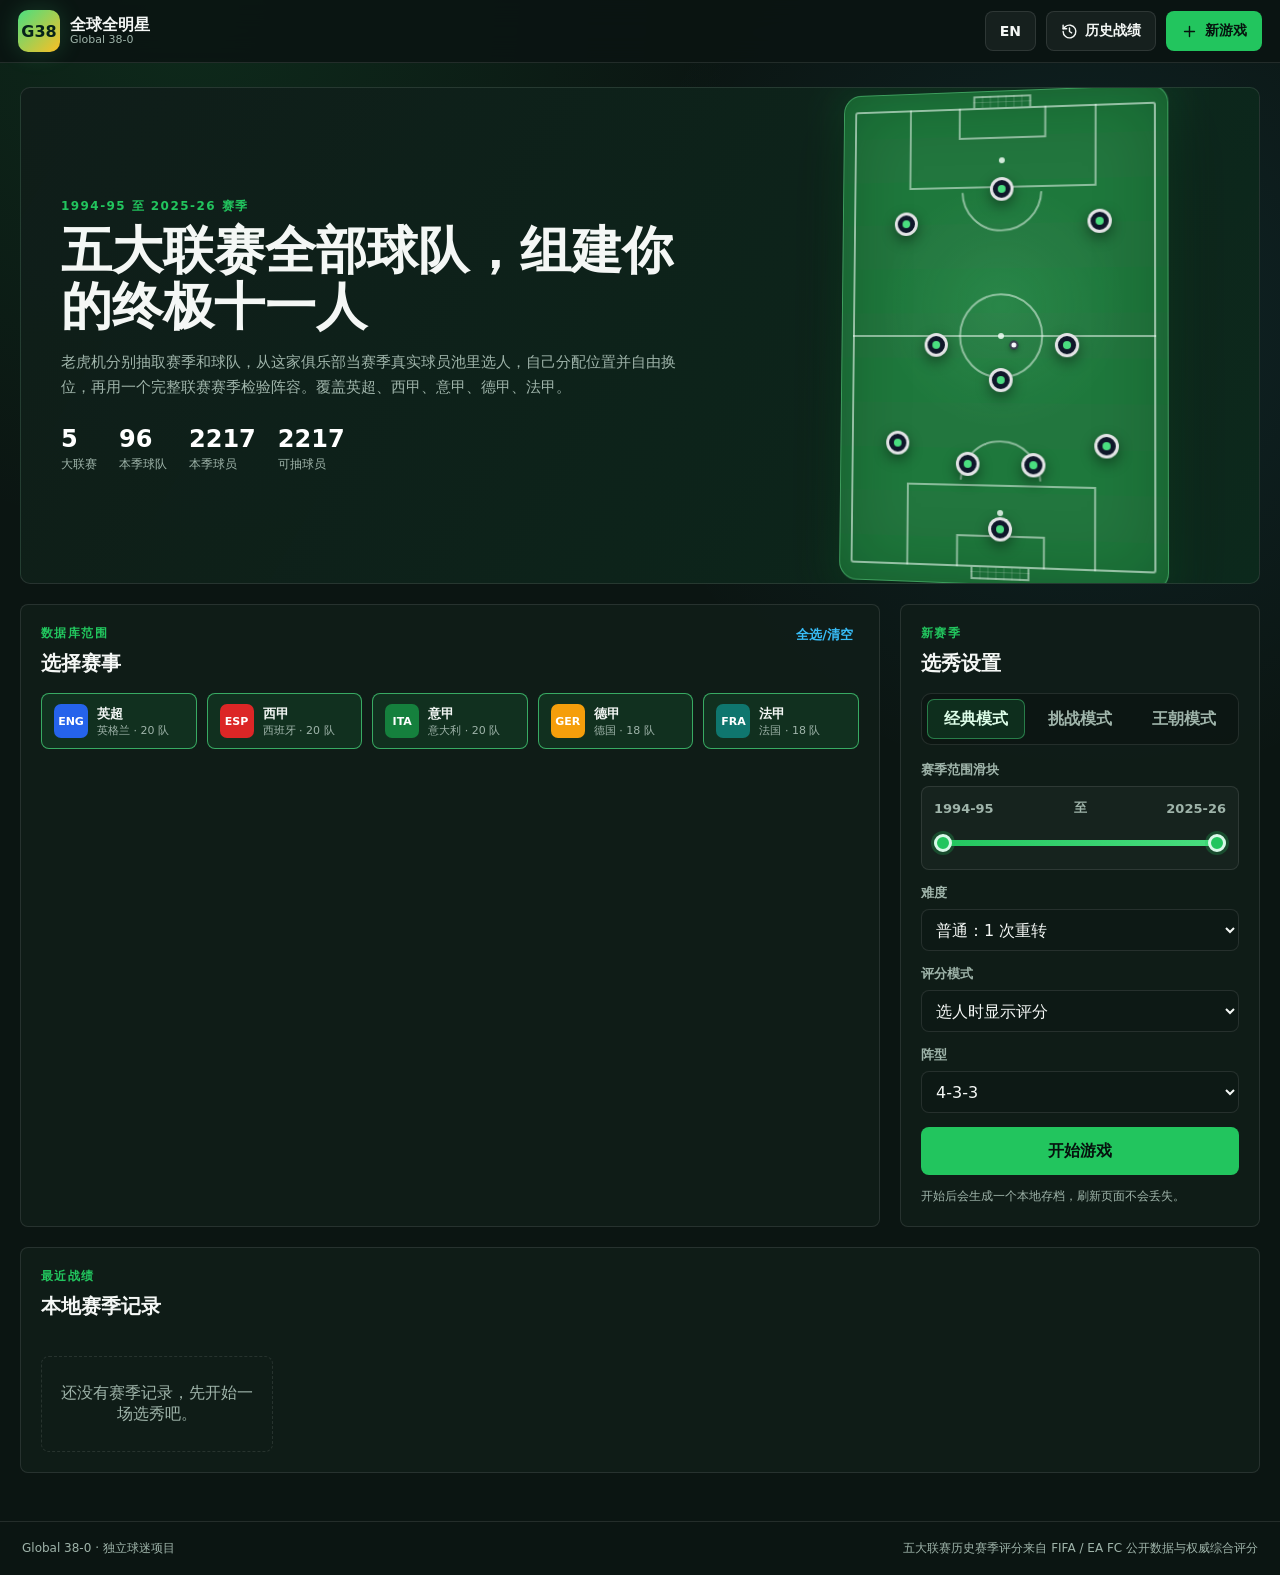
==== commit fb66ab0a: "Add GitHub Pages entry point" ====
--- a/index.html
+++ b/index.html
@@ -3,297 +3,13 @@
 <head>
   <meta charset="utf-8" />
   <meta name="viewport" content="width=device-width, initial-scale=1" />
-  <meta name="theme-color" content="#0b1512" />
-  <meta name="description" content="Global 38-0：覆盖 2025-26 赛季五大联赛全部俱乐部和每队 23 人名单，选人组队并模拟完整赛季的足球选秀游戏。" />
+  <meta http-equiv="refresh" content="0; url=global%2038-0.html" />
   <title>Global 38-0 | 全球全明星赛季</title>
-  <link rel="stylesheet" href="styles.css?v=20260809-10" />
+  <script>
+    window.location.replace("global%2038-0.html" + window.location.search + window.location.hash);
+  </script>
 </head>
 <body>
-  <header class="topbar">
-    <a class="brand" href="#" data-view="setup">
-      <span class="brand-mark">G38</span>
-      <span class="brand-text">
-        <strong>全球全明星</strong>
-        <small>Global 38-0</small>
-      </span>
-    </a>
-    <div class="topbar-actions">
-      <button class="btn btn-ghost" id="historyBtn" type="button">
-        <svg viewBox="0 0 24 24" aria-hidden="true"><path d="M3 12a9 9 0 1 0 3-6.7L3 8"/><path d="M3 3v5h5"/><path d="M12 7v5l3 2"/></svg>
-        历史战绩
-      </button>
-      <button class="btn btn-primary" id="newGameBtn" type="button">
-        <svg viewBox="0 0 24 24" aria-hidden="true"><path d="M12 5v14M5 12h14"/></svg>
-        新选秀
-      </button>
-    </div>
-  </header>
-
-  <main>
-    <section class="view" id="setupView">
-      <div class="setup-hero">
-        <div class="hero-copy">
-          <p class="eyebrow">1992-93 至 2025-26 赛季</p>
-          <h1>五大联赛全部球队，组建你的终极十一人</h1>
-          <p class="hero-sub">转盘决定球队，从这家俱乐部当赛季真实球员池里选人，自己分配位置并自由换位，再用一个 38 场完整赛季检验阵容。覆盖英超、西甲、意甲、德甲、法甲。</p>
-          <div class="hero-stats" id="heroStats"></div>
-        </div>
-        <div class="hero-pitch" aria-hidden="true">
-          <div class="pitch-line pitch-center"></div>
-          <div class="pitch-line pitch-box box-top"></div>
-          <div class="pitch-line pitch-box box-bottom"></div>
-          <div class="pitch-line pitch-six six-top"></div>
-          <div class="pitch-line pitch-six six-bottom"></div>
-          <div class="pitch-spot spot-center"></div>
-          <div class="pitch-spot spot-left"></div>
-          <div class="pitch-spot spot-right"></div>
-        </div>
-      </div>
-
-      <div class="setup-grid">
-        <section class="panel league-panel">
-          <div class="panel-head">
-            <div>
-              <p class="eyebrow">数据库范围</p>
-              <h2>选择赛事</h2>
-            </div>
-            <button class="text-btn" id="toggleAllLeagues" type="button">全选/清空</button>
-          </div>
-          <div class="league-grid" id="leagueGrid"></div>
-        </section>
-
-        <aside class="panel setup-panel">
-          <div class="panel-head">
-            <div>
-              <p class="eyebrow">新赛季</p>
-              <h2>选秀设置</h2>
-            </div>
-          </div>
-          <label class="field">
-            <span>赛季范围滑块</span>
-            <div class="season-range" id="seasonRange">
-              <div class="range-labels">
-                <span id="seasonRangeStartLabel">1992-93</span>
-                <span>至</span>
-                <span id="seasonRangeEndLabel">2025-26</span>
-              </div>
-              <div class="dual-range">
-                <div class="range-rail"></div>
-                <div class="range-fill" id="seasonRangeFill"></div>
-                <input id="seasonRangeStart" type="range" min="0" max="35" value="0" />
-                <input id="seasonRangeEnd" type="range" min="0" max="35" value="35" />
-              </div>
-            </div>
-          </label>
-          <label class="field">
-            <span>难度</span>
-            <select id="difficultySelect">
-              <option value="easy">简单：3 次重转</option>
-              <option value="normal" selected>普通：1 次重转</option>
-              <option value="hard">困难：0 次重转</option>
-            </select>
-          </label>
-          <label class="field">
-            <span>阵型</span>
-            <select id="formationSelect">
-              <option value="4-3-3" selected>4-3-3</option>
-              <option value="4-4-2">4-4-2</option>
-              <option value="4-2-3-1">4-2-3-1</option>
-              <option value="3-5-2">3-5-2</option>
-              <option value="4-5-1">4-5-1</option>
-              <option value="3-4-3">3-4-3</option>
-              <option value="5-4-1">5-4-1</option>
-              <option value="4-1-2-1-2">4-1-2-1-2</option>
-              <option value="4-4-1-1">4-4-1-1</option>
-              <option value="3-4-1-2">3-4-1-2</option>
-              <option value="4-2-2-2">4-2-2-2</option>
-              <option value="5-3-2">5-3-2</option>
-            </select>
-          </label>
-          <button class="btn btn-primary btn-lg" id="startBtn" type="button">开始全球选秀</button>
-          <p class="hint">开始后会生成一个本地存档，刷新页面不会丢失。</p>
-        </aside>
-      </div>
-
-            
-            <section class="panel history-home collapsible-panel" id="homeHistory">
-        <details open>
-          <summary class="panel-head">
-            <div>
-              <p class="eyebrow">最近战绩</p>
-              <h2>本地赛季记录</h2>
-            </div>
-          </summary>
-          <div class="collapsible-body">
-            <div class="history-list" id="homeHistoryList"></div>
-          </div>
-        </details>
-      </section>
-    </section>
-
-    <section class="view hidden" id="gameView">
-      <div class="game-toolbar">
-        <div class="game-meta">
-          <span class="chip chip-green" id="gameProgress">0/11</span>
-          <span class="chip" id="gameLeagueLabel">全球</span>
-          <span class="chip" id="rerollChip">重转 1 次</span>
-        </div>
-        <div class="game-actions">
-          <button class="btn btn-ghost" id="backSetupBtn" type="button">返回设置</button>
-          <button class="btn btn-primary" id="simulateBtn" type="button" disabled>模拟 38 场赛季</button>
-        </div>
-      </div>
-
-      <section class="panel league-choice hidden" id="leagueChoice">
-        <div class="panel-head">
-          <div>
-            <p class="eyebrow">赛季模拟</p>
-            <h2>选择参赛联赛</h2>
-          </div>
-        </div>
-        <div class="league-choice-options" id="leagueChoiceOptions"></div>
-        <div class="season-prediction" id="seasonPrediction"></div>
-      </section>
-
-      <section class="panel simulation-panel hidden" id="simulationPanel">
-        <div class="panel-head">
-          <div>
-            <p class="eyebrow">逐场模拟</p>
-            <h2>赛季进行中</h2>
-          </div>
-          <span class="chip chip-gold" id="simulationProgress">0/38</span>
-        </div>
-        <div class="simulation-current" id="simulationCurrent"></div>
-        <div class="simulation-latest" id="simulationLatest"></div>
-      </section>
-
-      <div class="game-layout">
-        <section class="panel pitch-panel">
-          <div class="panel-head">
-            <div>
-              <p class="eyebrow">阵容</p>
-              <h2 id="formationTitle">4-3-3</h2>
-            </div>
-            <span class="rating-badge" id="teamRating">--</span>
-          </div>
-          <div class="pitch-stage">
-            <div class="pitch-field" id="pitchField"></div>
-          </div>
-          <div class="unit-ratings" id="unitRatings"></div>
-        </section>
-
-        <section class="panel draft-panel">
-          <div class="wheel-card">
-            <div class="wheel-wrap">
-              <canvas id="wheelCanvas" width="520" height="520" aria-label="赛事转盘"></canvas>
-              <div class="wheel-pointer"></div>
-              <div class="wheel-hub">SPIN</div>
-            </div>
-            <button class="btn btn-accent btn-lg" id="spinBtn" type="button">转动转盘</button>
-            <button class="btn btn-ghost" id="rerollBtn" type="button" disabled>使用 1 次重转</button>
-          </div>
-
-          <div id="spinResult" class="spin-result"></div>
-          <div id="candidates" class="candidates"></div>
-        </section>
-      </div>
-    </section>
-
-    <section class="view hidden" id="resultView">
-      <div class="result-toolbar">
-        <div class="game-meta">
-          <span class="chip chip-gold" id="resultBadge">赛季结果</span>
-          <span class="chip" id="resultRecord">0-0-0</span>
-          <span class="chip" id="resultPoints">0 分</span>
-        </div>
-        <div class="game-actions">
-          <button class="btn btn-ghost" id="backGameBtn" type="button">返回阵容</button>
-          <button class="btn btn-primary" id="shareBtn" type="button">复制战报</button>
-        </div>
-      </div>
-
-      <div class="result-layout">
-        <section class="panel result-summary">
-          <div class="summary-score" id="resultScore">--</div>
-          <div class="summary-grid" id="resultStats"></div>
-          <div class="achievements" id="achievements"></div>
-        </section>
-        <section class="panel matches-panel">
-          <div class="panel-head">
-            <div>
-              <p class="eyebrow" id="resultMatchEyebrow">38 场比赛</p>
-              <h2>赛程明细</h2>
-            </div>
-          </div>
-          <div class="matches-list" id="matchList"></div>
-        </section>
-      </div>
-
-            <section class="panel result-lineup-panel hidden" id="resultLineupPanel">
-        <div class="panel-head">
-          <div>
-            <p class="eyebrow">阵容复盘</p>
-            <h2 id="resultLineupTitle">赛季阵容</h2>
-          </div>
-          <span class="rating-badge" id="resultLineupRating">--</span>
-        </div>
-        <div class="result-lineup-layout">
-          <div class="pitch-stage result-pitch-stage">
-            <div class="pitch-field result-pitch-field" id="resultLineupField"></div>
-          </div>
-          <div class="result-lineup-info" id="resultLineupInfo"></div>
-        </div>
-      </section>
-
-            <section class="panel result-table-panel hidden collapsible-panel" id="resultTablePanel">
-        <details open>
-          <summary class="panel-head">
-            <div>
-              <p class="eyebrow">最终排名</p>
-              <h2>当赛季积分表</h2>
-            </div>
-            <span class="chip chip-gold" id="resultTableLeague">--</span>
-          </summary>
-          <div class="collapsible-body">
-            <div class="league-table" id="leagueTable"></div>
-          </div>
-        </details>
-      </section>
-
-
-            <section class="panel europe-panel hidden collapsible-panel" id="europePanel">
-        <details open>
-          <summary class="panel-head">
-            <div>
-              <p class="eyebrow">欧洲赛场</p>
-              <h2 id="europeTitle">欧洲比赛资格</h2>
-            </div>
-          </summary>
-          <div class="collapsible-body">
-            <div id="europeStatus" class="europe-status"></div>
-            <button class="btn btn-accent btn-lg hidden" id="europeStartBtn" type="button">开始欧洲比赛</button>
-            <div id="europeResults" class="europe-results"></div>
-          </div>
-        </details>
-      </section>
-    </section>
-  </main>
-
-  <footer class="footer">
-    <span>Global 38-0 · 独立球迷项目</span>
-    <span>五大联赛历史赛季评分来自 FIFA / EA FC 公开数据与权威综合评分</span>
-  </footer>
-
-  <div class="toast" id="toast" role="status"></div>
-  <script src="data.js?v=20260809-10"></script>
-  <script src="big-five.js?v=20260809-10"></script>
-  <script src="big-five-italy.js?v=20260809-10"></script>
-  <script src="big-five-germany.js?v=20260809-10"></script>
-  <script src="big-five-france.js?v=20260809-10"></script>
-  <script src="big-five-squads.js?v=20260809-10"></script>
-  <script src="legacy-seasons.js?v=20260809-10"></script>
-  <script src="season-players.js?v=20260809-10"></script>
-  <script src="european-clubs.js?v=20260809-10"></script>
-  <script src="app.js?v=20260809-10"></script>
+  <p><a href="global%2038-0.html">进入 Global 38-0</a></p>
 </body>
 </html>
